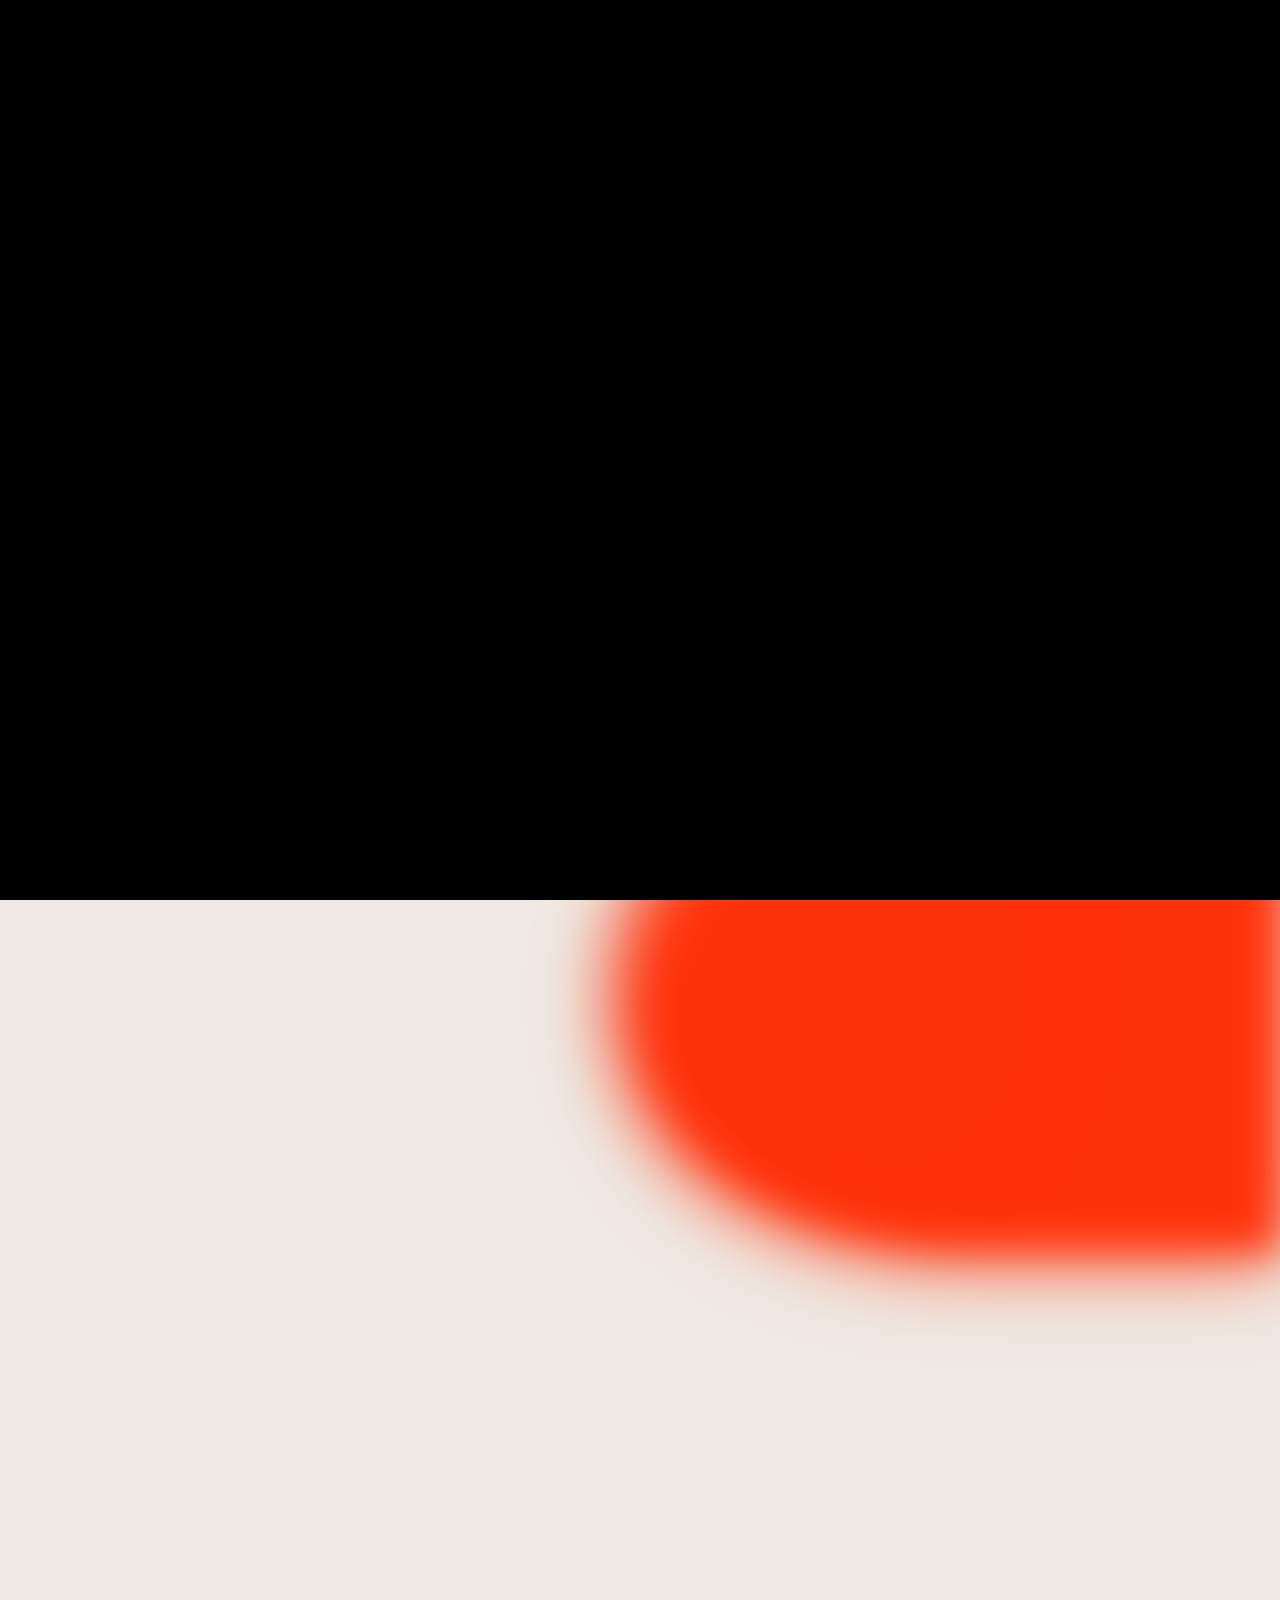
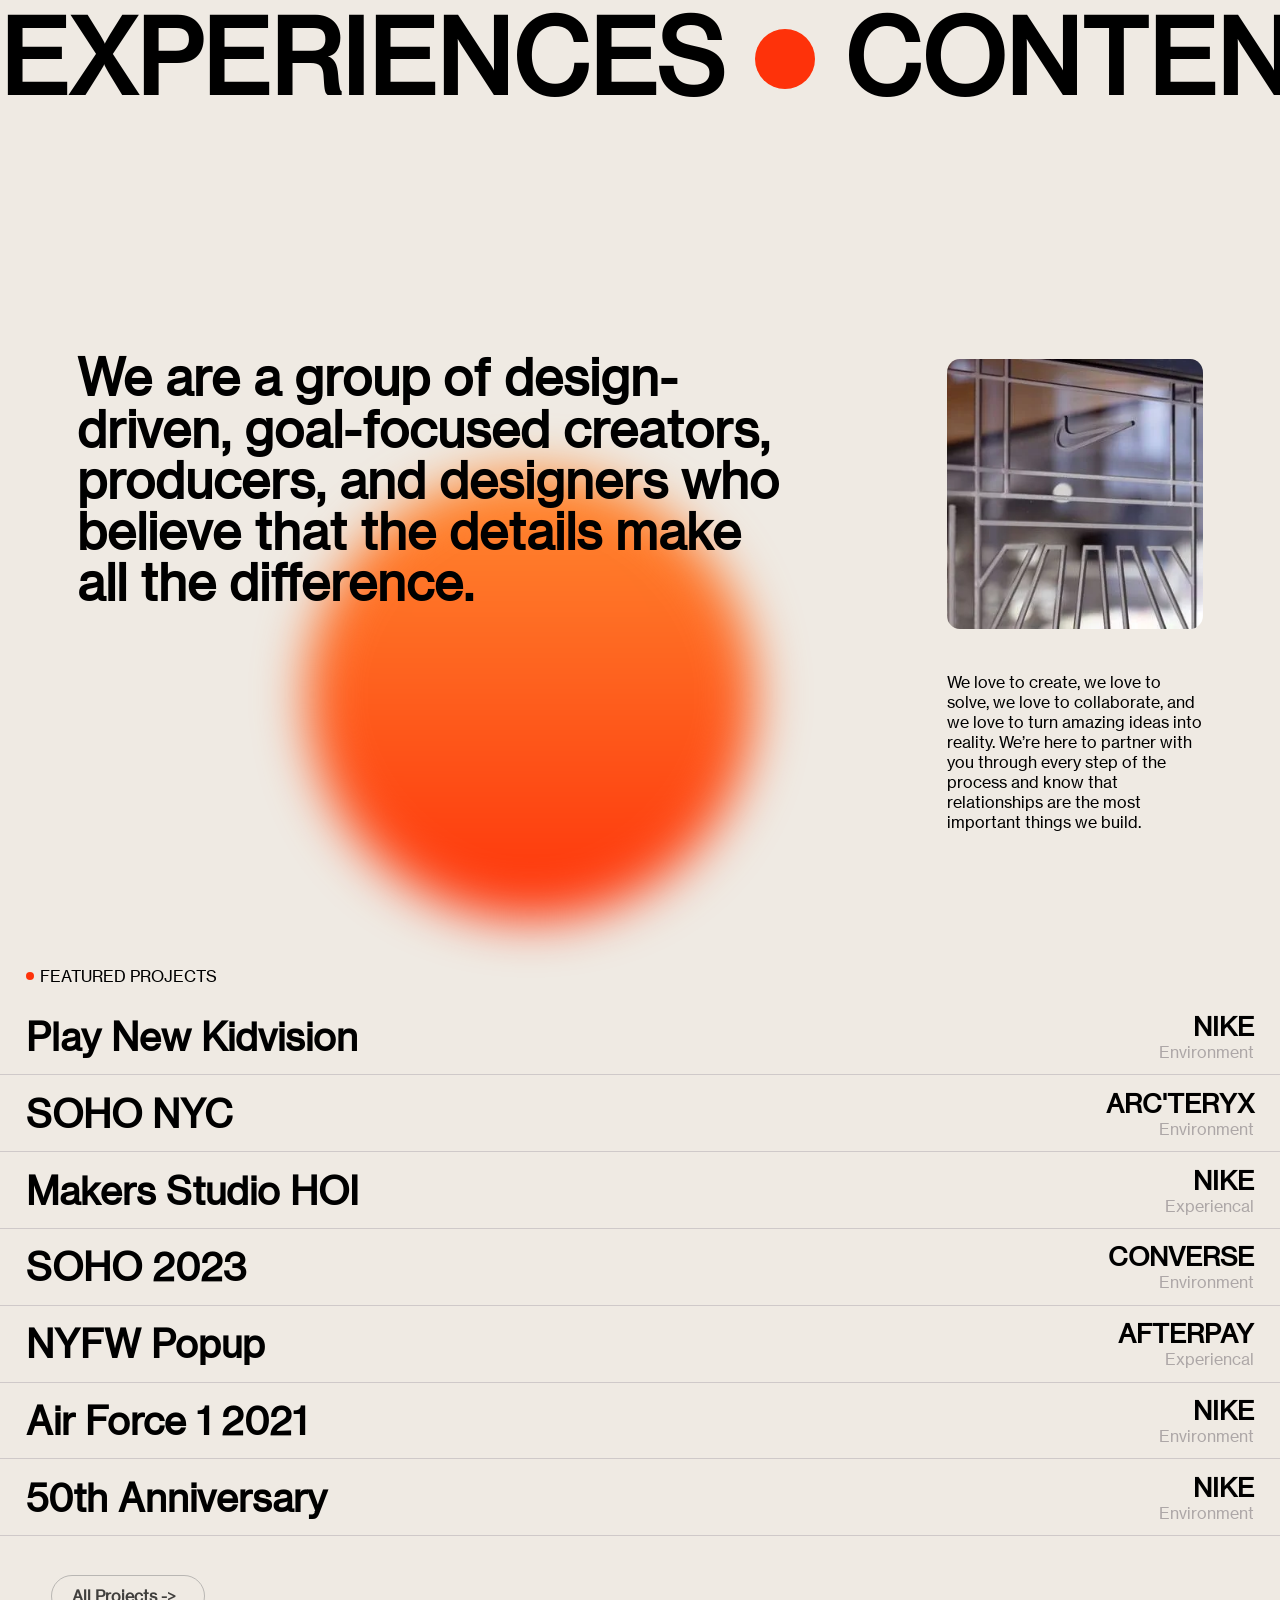
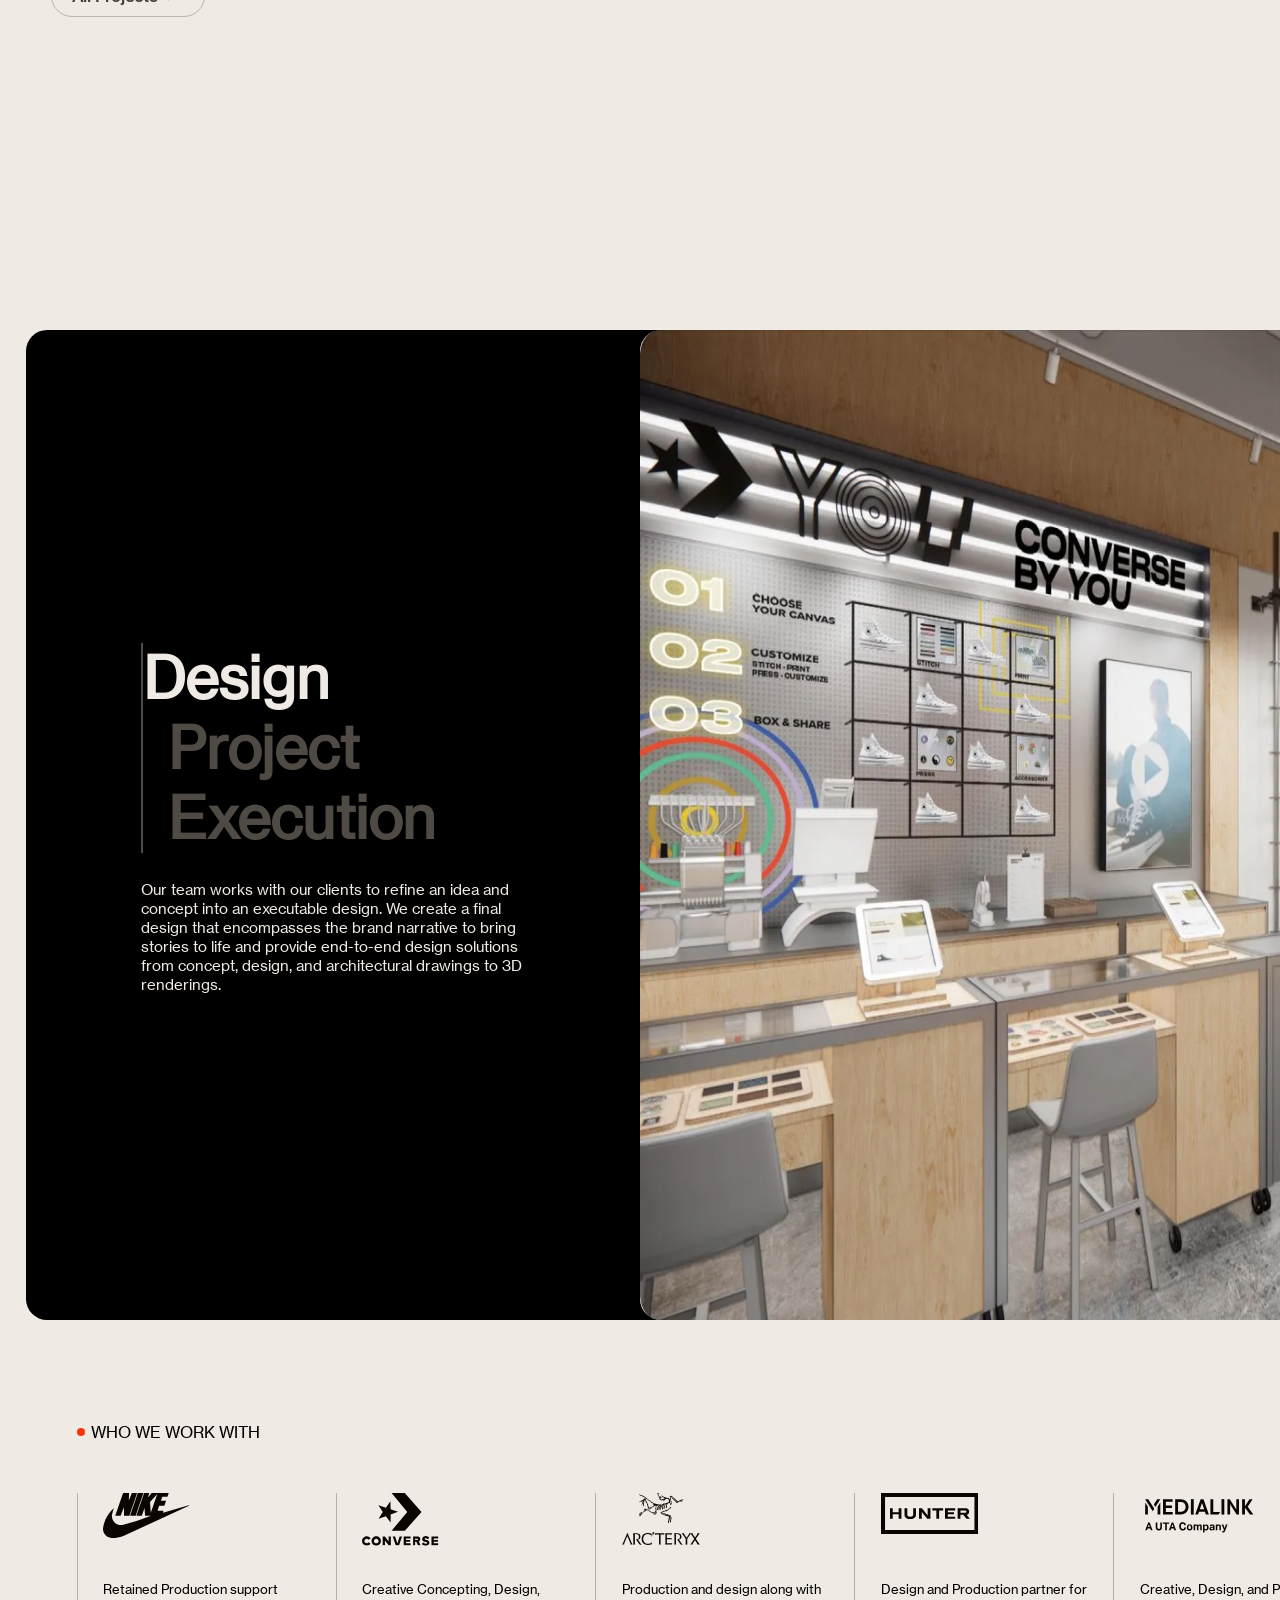
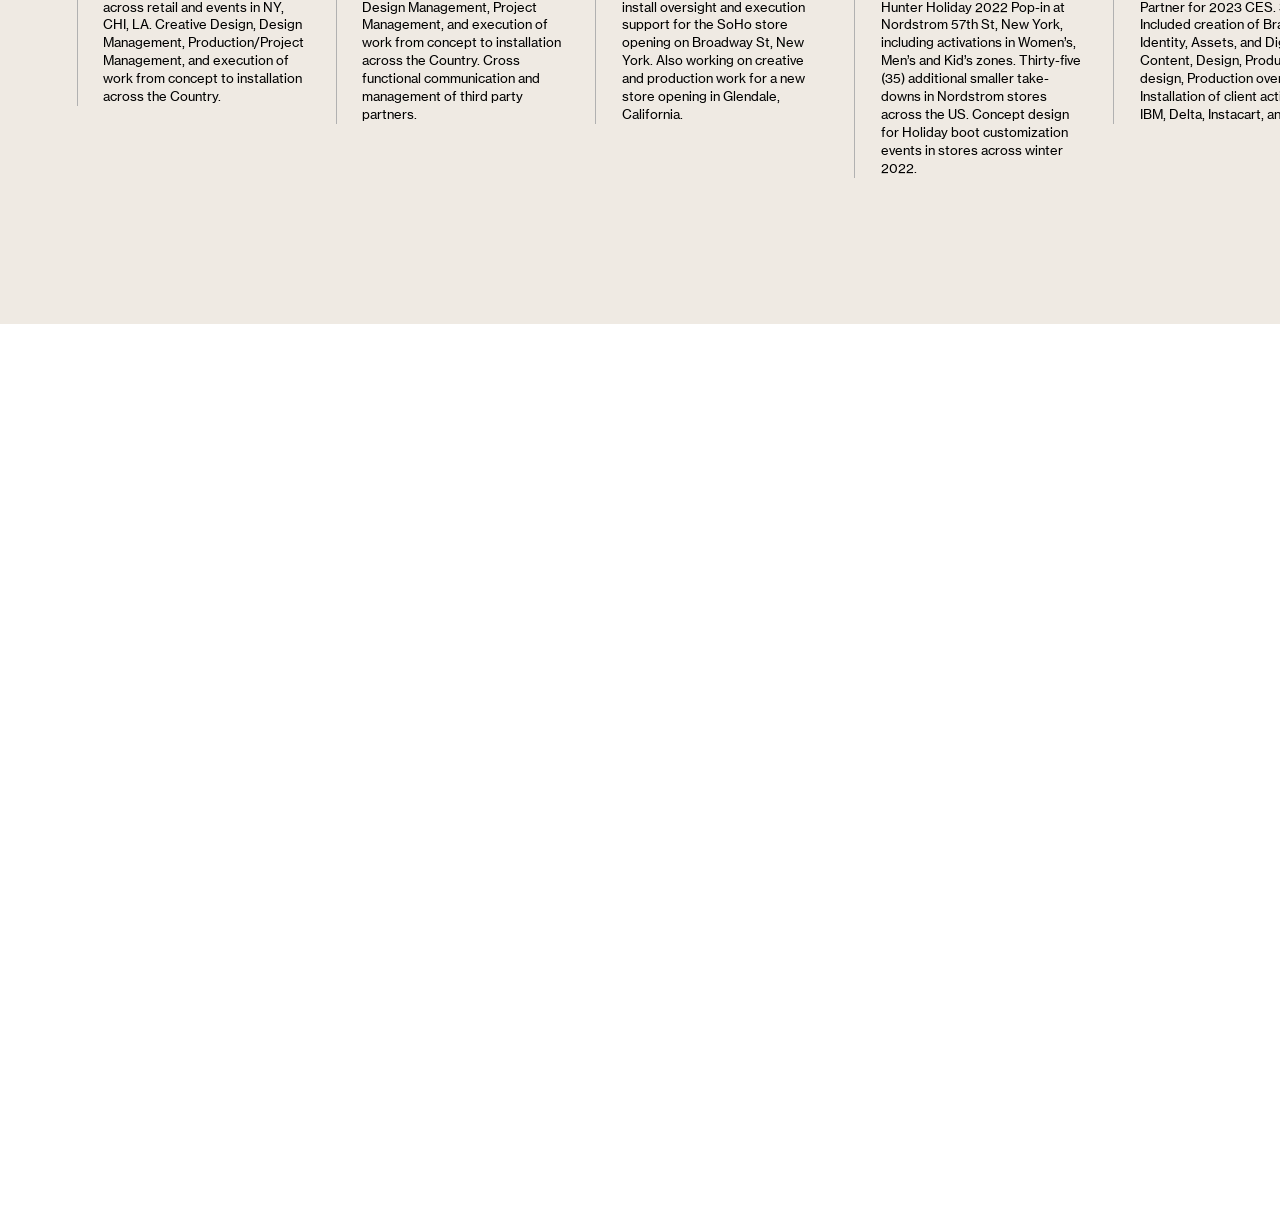
==== index.html @ bedf57a4 "Sundown Studio Website Final Upload" ====
<!DOCTYPE html>
<html lang="en">
<head>
    <meta charset="UTF-8">
    <meta name="viewport" content="width=device-width, initial-scale=1.0">
    <title>Sundown Studio</title>
    <link rel="shortcut icon" href="./icon.png" type="image/x-icon">
    <link rel="stylesheet" href="https://unpkg.com/lenis@latest/dist/lenis.css">
    <link rel="stylesheet" href="https://cdn.jsdelivr.net/npm/swiper@11/swiper-bundle.min.css">
    <link rel="stylesheet" href="style.css">
</head>
<body>
    <div id="loader">
        <h1>ENVIRONMENTS</h1>
        <h1>EXPERIENCES</h1>
        <h1>CONTENT</h1>  
    </div>
    <div id="fixed-image"></div>
    <div id="main">
        <div id="full-scr">
            <div id="gooey"></div>
            <div id="full-div1">
                <h2><a href="#">Work</a></h2>
                <h2><a href="#">Studio</a></h2>
                <h2><a href="#">Contact</a></h2>
            </div>
        </div>
        <div id="page1">
            <nav>
                <img src="https://assets-global.website-files.com/64d3dd9edfb41666c35b15b7/64d3dd9edfb41666c35b15c2_Sundown%20logo.svg">
                <div id="nav-part2">
                    <h4><a href="#">Work</a></h4>
                    <h4><a href="#">Studio</a></h4>
                    <h4><a href="#">Contact</a></h4>
                </div>
                <div id="menu">
                    <h4>Menu</h4>
                </div>
            </nav>
            <div id="center">
                <div id="left">
                    <h3>Sundown is a multi-disciplinary studio focused on creating unique, end-to-end experiences and environments.</h3>
                </div>
                <div id="right">
                    <h1>SPACES <br>
                        THAT<br>
                         INSPIRE</h1>
                </div>
            </div>
            <div id="hero-shape">
                <div id="hero1"></div>
                <div id="hero2"></div>
                <div id="hero3"></div>

            </div>
            <video autoplay loop muted src="./video.mp4"></video> 

        </div>
        <div id="page2">
            <div id="move-text">
                <div class="con">
                    <h1>EXPERIENCES</h1>
                    <div id="gola"></div>

                    <h1>CONTENT</h1>
                     <div id="gola"></div>

                    <h1>ENVIRONMENTS</h1>
                     <div id="gola"></div>

                </div>

                <div class="con">
                    <h1>EXPERIENCES</h1>
                     <div id="gola"></div>

                    <h1>CONTENT</h1>
                     <div id="gola"></div>

                    <h1>ENVIRONMENTS</h1>
                     <div id="gola"></div>

                </div>

                <div class="con">
                    <h1>EXPERIENCES</h1>
                     <div id="gola"></div>

                    <h1>CONTENT</h1>
                     <div id="gola"></div>

                    <h1>ENVIRONMENTS</h1>
                     <div id="gola"></div>

                </div>
            </div>
            <div id="page2-bottom">
                <h1>We are a group of design-<br>driven, goal-focused creators,<br>
                     producers, and designers who<br> believe
                      that the details make<br> all
                       the difference.</h1>
                       <div id="bottom-part2">
                        <img src="./image.webp">
                        <p>We love to create, we love to solve,
                             we love to collaborate, and we love to turn amazing ideas into reality. 
                             We’re here to partner with you through every step of the process and know that relationships
                              are the most important things we build.</p>
                       </div>
                       <div id="big-gola">
                        
                       </div>
            </div>

        </div>
        <div id="page3">

            <div id="sec">
                <div id="gol"></div>
                <p>FEATURED PROJECTS</p>
            </div>
            <div id="elem-container">
                <div  id="elem1"  class="elem" data-image="https://assets-global.website-files.com/64d3dd9edfb41666c35b15d4/64d3dd9edfb41666c35b169f_Copy%2520of%2520211023_NikeCHI_PlayNewKids_Beauty-03-p-1600.webp">
                <div id="overlay"></div>
                <div id="proj">
                    <h2>Play New Kidvision</h2>
                        <div>
                            <h4>NIKE</h4>
                            <p>Environment</p>
                </div>
            </div>
        </div>

        <div class="elem" data-image="https://assets-global.website-files.com/64d3dd9edfb41666c35b15d4/64d3dd9edfb41666c35b163b_Copy-of-IMG_1180.webp">
            <div id="overlay"></div>
                    <div id="proj">
                        <h2>SOHO NYC</h2>
                        <div>
                            <h4>ARC'TERYX</h4>
                            <p>Environment</p>
                        </div>
                    </div>
                </div> 

        <div class="elem" data-image="https://assets-global.website-files.com/64d3dd9edfb41666c35b15d4/64d3dd9edfb41666c35b1733_Nike_HOI_50th_SU22_FL1_5388.webp">
                    <div id="overlay"></div>
                    <div id="proj">
                        <h2>Makers Studio HOI</h2>
                        <div>
                            <h4>NIKE</h4>
                            <p>Experiencal</p>
                        </div>
                    </div>
                 </div>

        <div class="elem" data-image="https://assets-global.website-files.com/64d3dd9edfb41666c35b15d4/64d3dd9edfb41666c35b1733_Nike_HOI_50th_SU22_FL1_5388.webp">
                    <div id="overlay"></div>
                    <div id="proj">
                        <h2>SOHO 2023</h2>
                        <div>
                            <h4>CONVERSE</h4>
                            <p>Environment</p>
                        </div>
                    </div>
                 </div>

        <div class="elem" data-image="https://assets-global.website-files.com/64d3dd9edfb41666c35b15d4/64d3dd9edfb41666c35b1712_AM704009-p-1600.webp">
                    <div id="overlay"></div>
                    <div id="proj">
                        <h2>NYFW Popup</h2>
                        <div>
                            <h4>AFTERPAY</h4>
                            <p>Experiencal</p>
                        </div>
                    </div>
                </div>

        <div class="elem" data-image="https://assets-global.website-files.com/64d3dd9edfb41666c35b15d4/64d3dd9edfb41666c35b16c5_Copy%20of%20Nike_Soho_AMD21_0781_LORES.webp">
                     <div id="overlay"></div>
                    <div id="proj">
                        <h2>Air Force 1 2021</h2>
                        <div>
                            <h4>NIKE</h4>
                            <p>Environment</p>
                        </div>
                    </div>
                 </div>

        <div class="elem" data-image="https://assets-global.website-files.com/64d3dd9edfb41666c35b15d4/64d3dd9edfb41666c35b16f4_Copy%20of%20Nike_Soho_50th_SU22_FL1_6176.webp">
                    <div id="overlay"></div>
                    <div id="proj">
                        <h2>50th Anniversary</h2>
                        <div>
                            <h4>NIKE</h4>
                            <p>Environment</p>
                        </div>
                    </div>
                 </div>
                 <div id="but">
                <div id="navbut">
                    <h4><a href="">All Projects -></a></h4>
                </div>
            </div>
        </div>
        </div>

        <div id="page4">
            <div id="black-box">
                <div id="tab-sec">
                    <div id="tabs">
                        <h2 id="Design" data-img="./page4-1.webp"><a id="design">Design</a></h2>
                        <h2 id="Project" data-img="./page4-2.webp"><a>Project</a></h2>
                        <h2 id="Execution" data-img="./page4-3.webp"><a>Execution</a></h2>
                    </div>
                    <div id="desc">Our team works with our clients to refine an idea and concept into an executable design. We create a final design that encompasses the brand narrative to bring stories to life and provide end-to-end design solutions from concept, design, and architectural drawings to 3D renderings.
                    </div>
                </div>
                <img id="page4-img" src="./page4-img.webp" alt="">
            </div>
             <div id="sec2">
                <div id="gol"></div>
                <p>WHO WE WORK WITH</p>
            </div>
            <div class="swiper mySwiper">
                <div class="swiper-wrapper">
                    <div class="swiper-slide">
                        <img src="./swippernike.svg" alt="">
                        <p>Retained Production support across retail and events in NY, CHI, LA. Creative Design, Design Management, Production/Project Management, and execution of work from concept to installation across the Country.</p>
                    </div>
                    <div class="swiper-slide">
                        <img src="swipperconver.svg" alt="">
                        <p>Creative Concepting, Design, Design Management, Project Management, and execution of work from concept to installation across the Country. Cross functional communication and management of third party partners.</p>
                    </div>
                    <div class="swiper-slide">
                        <img src="swipperarc.svg" alt="">
                        <p>Production and design along with install oversight and execution support for the SoHo store opening on Broadway St, New York. Also working on creative and production work for a new store opening in Glendale, California.</p>
                    </div>
                    <div class="swiper-slide">
                        <img src="swipperhunter.svg" alt="">
                        <p>Design and Production partner for Hunter Holiday 2022 Pop-in at Nordstrom 57th St, New York, including activations in Women’s, Men’s and Kid’s zones. Thirty-five (35) additional smaller take-downs in Nordstrom stores across the US. Concept design for Holiday boot customization events in stores across winter 2022.</p>
                    </div>
                    <div class="swiper-slide">
                        <img src="swippermed.svg" alt="">
                        <p>Creative, Design, and Production Partner for 2023 CES. Scope Included creation of Branding Identity, Assets, and Digital Content, Design, Production design, Production oversight and Installation of client activations for IBM, Delta, Instacart, and more.</p>
                    </div>
                    <div class="swiper-slide">
                        <img src="swipperimg.svg" alt="">
                        <p>Creative, Design, and Production Partner for 2022 NY Fashion Week Pop-Up space. In Partnership with B-Reel scope including creation of Final Design, Design Assets, 3D Renders, Production design, Production/Partner oversight and creation of a two (2) story pop-up for Afterpay’s clients such as Crocs, JD Sports, Container Store, & Revolve.</p>
                    </div>
                </div>
            </div>
        </div>
        
        <div id="page5">

        </div>
        <div id="full-scr">
            <div id="full-div1">
                
            </div>
        </div>

    </div>
 
     <div id="footer">
        <div id="shape1"></div>
        <div id="shape2"></div>
        <div id="footerupper">
            <div>
                <h2>Work</h2>
                <h2>Studio</h2>
                <h2>Contact</h2>
            </div>
            <div id="email">
                <p>Get industry insights and creative inspiration straight to your inbox.</p>
                <h6>Email Address</h6>
            </div>
        </div>
        <div id="footerlower">
            <img src="https://assets-global.website-files.com/64d3dd9edfb41666c35b15b7/64d3dd9edfb41666c35b15c6_Footer%20Logo.svg" alt="">
            
            <div>
                <h5>Copyright © Sundown Studio</h5>
                <h5>Brooklyn, NY</h5>
                <h5>Instagram</h5>
                <h5>LinkedIn</h5>
            </div>
        </div>
    

    <script src="https://unpkg.com/lenis@latest/dist/lenis.min.js"></script>
    <script src="https://cdnjs.cloudflare.com/ajax/libs/gsap/3.13.0/gsap.min.js" integrity="sha512-NcZdtrT77bJr4STcmsGAESr06BYGE8woZdSdEgqnpyqac7sugNO+Tr4bGwGF3MsnEkGKhU2KL2xh6Ec+BqsaHA==" crossorigin="anonymous" referrerpolicy="no-referrer"></script>
    <script src="https://cdnjs.cloudflare.com/ajax/libs/gsap/3.13.0/ScrollTrigger.min.js" integrity="sha512-P2IDYZfqSwjcSjX0BKeNhwRUH8zRPGlgcWl5n6gBLzdi4Y5/0O4zaXrtO4K9TZK6Hn1BenYpKowuCavNandERg==" crossorigin="anonymous" referrerpolicy="no-referrer"></script>
    <script src="https://cdn.jsdelivr.net/npm/swiper@11/swiper-bundle.min.js"></script>
    <script src="studio.js"></script>
    
</body>
</html>
---- style.css ----
@font-face {
    font-family: neu;
    src: url(./NHaasGroteskTXPro-55Rg.ttf);
}

@font-face {
    font-family: neu;
    font-weight: 100;
    src: url(./NHaasGroteskTXPro-65Md.ttf);
}

@font-face {
    font-family: neu;
    font-weight: 200;
    src: url(./NHaasGroteskTXPro-75Bd.ttf);
}

*{
    padding: 0;
    margin: 0;
    box-sizing: border-box;
    font-family:neu;
}

html,body{
    height: 100%;
    width: 100%;

}

#main{
    position: relative;
    z-index: 10;
}
#menu{
    display: none;
}


#page1{
    background-color: #EFEAE3;
   min-height:100vh;
    width: 100%;
    position: relative;
    padding: 0 2vw;
}

nav{
    padding: 2vw 0vw;
    width: 100%;
    display: flex;
    align-items: center;
    justify-content: space-between;
}
#nav-part2{
    display: flex;
    align-items: center;
    justify-content: space-between;
    gap: 1vw;
}

#nav-part2 h4{
    padding: 10px 20px;
    border: 1px solid #8a8a8a89;
    border-radius: 50px;
    font-weight: 600;
    color: #000000bb;
    transition: all ease 0.3s;
    position: relative;
    overflow: hidden;
}

#nav-part2 h4::after{
    content: "";
    position: absolute;
    height: 100%;
    width: 100%;
    background-color: black;
    left: 0;
    bottom: -100%;
    border-radius: 50%;
    transition: all ease 0.3s;

}

#nav-part2 h4:hover::after{
    bottom: 0;
    border-radius: 0;
}

#nav-part2 h4 a{
    color: #000000bb;
    text-decoration: none;
    position: relative;
    z-index: 9;
    font-size: 16px;
}

#nav-part2 h4:hover  a{   
    color: #fff;

}

#center{
    height: 80vh;
    width: 100%;
    display: flex;
    align-items: flex-end;
    justify-content: space-between;
    border-bottom: 1px solid #0000003c;
    padding-bottom: 4vw;
}
#left h3{
    width: 25vw;
    text-align: left;
    font-size: 1.7vw;
    line-height: 2.5vw;
}

#center h1{
    font-size: 10vw;
    text-align: right;
    line-height: 8.5vw;
}

#page1 video{
    position: relative;
    border-radius: 25px;
    width: 100%;
    margin-top: 4vw;
}

#hero-shape{
    position: absolute;
    height: 36vw;
    width: 50vw;
    background-color: #FE320A;
    right: 0;
    top: 88vh;
    border-bottom-left-radius: 50%;
    border-top-left-radius: 50%;
    filter: blur(20px);
 
}

#hero1{
    position: absolute;
    height: 100%;
    width: 100%;
    background-color: #FE320A;
    border-bottom-left-radius: 50%;
    border-top-left-radius: 50%;
    filter: blur(40px);
}

#hero2{
    position: absolute;
    height: 30vw;
    width: 30vw;
    background-color: #FE320A;
    border-radius: 50%;
    filter: blur(40px);
    animation-name: anime2;
    animation-duration: 3s;
    animation-timing-function: linear;
    animation-iteration-count: infinite;
    animation-direction: alternate;
}

#hero3{
    position: absolute;
    height: 30vw;
    width: 30vw;
    background-color: #FE320A;
    border-radius: 50%;
    filter: blur(40px);
    animation-name: anime1;
    animation-duration: 3s;
    animation-timing-function: linear;
    animation-iteration-count: infinite;
    animation-direction: alternate;
}

@keyframes anime1 {
    from{
        transform: translate(10%, -10%);

    }
    to{
        transform: translate(-10%,10%);
    }
    
}

@keyframes anime2 {
    from{
        transform: translate(10%, -10%);

    }
    to{
        transform: translate(30%,20%);
    }
    
}

#page2{
    background-color: #EFEAE3;
    min-height: 100vh;
    width: 100%;
    padding: 8.8vw 0vw;
    position: relative;
}

#move-text{
    overflow-x:auto;
    white-space: nowrap;
    width: 100%;

}
#move-text::-webkit-scrollbar{
    display: none;
}

.con{
    white-space: nowrap;
    display: inline-block;
    animation-name: move;
    animation-duration: 8.5s;
    animation-timing-function: linear;
    animation-iteration-count: infinite;
}

#move-text h1{
    font-size: 8vw;
    display: inline-block;
}

#gola{
    height: 60px;
    width: 60px;
    background-color: #FE320A;
    border-radius: 50%;
    display: inline-block;
    margin: 0.5vw 2vw;
}

@keyframes move {
    from{
        transform: translateX(0);
    }
    to{
        transform: translateX(-100%);
    }
    
}

#page2-bottom{
    height: 80vh;
    padding:4vw 6vw;
    display: flex;
    align-items: center;
    justify-content: space-between;
    gap: 20px;
}

#page2-bottom h1{
    position: relative;
    z-index: 9;
    font-size: 3.9vw;
    width: 70%;
    line-height: 4vw; 

}
#bottom-part2{
    width:20vw;
    padding-top: 18vw;
}

#bottom-part2 img{
    height: 30vh;
    width: 100%;
    border-radius: 5%;
    object-fit: cover;
}

#bottom-part2 p{
    margin-top: 3vw;
    text-align: left;
    width: 100%;
}

#page2 #big-gola{
    height: 35vw;
    width: 35vw;
    position:absolute;
    background:linear-gradient(to top, #FE330A,#ff8a31);
    border-radius: 50%;
    top: 55%;
    left: 24%;
    filter: blur(25px);
    animation-name: big-gola;
    animation-duration: 5s;
    animation-timing-function: ease-in;
    animation-iteration-count: infinite;
    animation-direction: alternate;
}

@keyframes big-gola {
    from{
        transform: translate(10% ,-10%);
    }
    to{
        transform: translate(-10%, 5%);
    }
    
}

#page3{
    min-height: 100vh;
    background-color: #EFEAE3;
}

#sec{
    display: flex;
    gap: 0.5vw;
    padding: 1vw 2vw;
    align-items: center;

}
#gol{
    height: 8px;
    width: 8px;
    border-radius: 50%;
    background-color: #FE330A;
}

#elem-con{
    padding: 1vw 0;
    position: relative;
    z-index: 0;
    cursor: pointer;
}
.elem{
    height: 6vw;
    width: 100%;
    padding: 1vw 0;
    position: relative;
    display: flex;
    align-items: center;
    justify-content: space-between;
    border-bottom: 1px solid rgb(207, 201, 201);
    overflow: hidden;

}

.elem:hover #overlay{
    top: 0%;
}
#overlay{
    position: absolute;
    height: 100%;
    width: 100%;
    top: -100%;
    background-color: #FF9831;
    transition: all ease 0.2s;
}

#proj{
    height: 100%;
    width: 100%;
    display: flex;
    align-items: center;
    justify-content: space-between;
    padding: 0 2vw;
}
#proj h2{
    position: relative;
    z-index: 10;
    font-weight: bolder;
    font-size: 3vw;
}
#proj div{
    text-align: right;
    position: relative;
    z-index: 10;
}
#proj div h4{
    font-size: 2vw;
}
#proj div p{
    color: rgb(173, 167, 167);
}
.elem:hover #proj div p{
    color: #B36B22;
}

#fixed-image{
    height: 30vw;
    width: 25vw;
    background-size: cover;
    background-position: center;
    position: fixed;
    z-index: 999;
    border-radius: 20px;
    top: 0;
    left: 0;
    display: none;
    pointer-events: none;
    
}
#but{
    padding: 3vw 4vw;
    width: 20vw;
}
#navbut h4{
    padding: 10px 20px;
    border: 1px solid #8a8a8a89;
    border-radius: 30px;
    font-weight: 600;
    color: black;
    transition: all ease 0.3s;
    position: relative;
    overflow: hidden;
}
#navbut h4::after{
    content: "";
    position: absolute;
    height: 100%;
    width: 100%;
    background-color: black;
    left: 0;
    bottom: -100%;
    border-radius: 50%;
    transition: all ease 0.3s;

}
#navbut h4:hover::after{
    bottom: 0;
    border-radius: 0;
}

#navbut h4 a{
    color: #000000bb;
    text-decoration: none;
    position: relative;
    z-index: 9;
    font-size: 16px;
}

#navbut h4:hover  a{   
    color: #fff;

}

#page4{
    min-height: 150vh;
    max-width: 100vw;
    overflow: hidden;
    background-color: #EFEAE3;
    padding: 6vw 0;

}

#black-box{
    height: 110vh;
    margin: 0vw 2vw;
    background-color: black;
    border-radius: 21px;
    display: flex;
    align-items: center;
}

#black-box img{
    width: 60%;
    height: 100%;
    background-size: cover;
    border-radius: 21px;
}

#tab-sec h2{
    font-family: sun-mediu;
    font-size: 4.5vw;
    font-weight: bolder;
    position: relative;
    cursor: pointer;
    color: #504A45;
}

#tabs{
    position: relative;
    border-left: 2px solid #504A45;
    padding-left: 2vw;
}

#tabs h2 a{
    position: relative;
    text-decoration: none;
}

#Design{
    right: 2vw;
}
#design{
    color: #EFEAE3;
}

#black-box #tab-sec{
    color: #EFEAE3;
    display: flex;
    flex-direction: column;
    padding: 0 9vw;
    gap: 14px;

}

 #desc{
    padding: 1vw 0;
    font-size: 1.2vw;
    width: 30vw;
}

#sec2{
    display: flex;
    gap: 0.5vw;
    padding: 8vw 6vw 0;
    align-items: center;
}

.swiper{
    height: auto;
    width: 100%;
    padding: 4vw 6vw;
    overflow: hidden;
    position: relative;
}
.swiper-slide {
    width: 23%;
    height: 100%;
    display: flex;
    padding: 0 2vw;
    flex-direction: column;
    flex-shrink: 0;
    border-left: 1px solid #b1b1b1;
}
.swiper-slide img {
    width: 130px;
    margin-bottom: 2rem;
}
.swiper-slide p{
    font-size: 1vw;
    line-height: 1.4;
}

#page5 {
    height: 100vh;
    width: 100%;
}

#full-scr {
    height: 100vh;
    width: 100%;
    background-color: #00000070;
    position: fixed;
    z-index: 99;
    top: -100%;
    transition: all ease 0.5s;
}

#full-div1 {
    height: 50%;
    width: 100%;
    background-color: #EFEAE3;
    border-bottom-left-radius: 20px;
    border-bottom-right-radius: 20px;

}


#footer {
    position: fixed;
    height: 130vh;
    width: 100%;
    background-color: #000;
    color: #fff;
    z-index: 9;
    bottom: 0;
    display: flex;
    justify-content: flex-end;
    flex-direction: column;
    padding: 1vw 3vw;
}
#shape1{
    height: 35vw;
    width: 60vw;
    background-color: #FE320A;
    position:absolute;
    top: -10%;
    left: -10%;
    filter: blur(40px);
    border-bottom-right-radius: 50%;
    border-bottom-left-radius: 30%;
    animation: shapeAnime 5s linear infinite alternate;
}
#shape2{
    height: 40vw;
    width: 65vw;
    background-color: #FE320A;
    position:absolute;
    top: -15%;
    right: -10%;
    filter: blur(50px);
    border-bottom-right-radius: 50%;
    border-bottom-left-radius: 20%;
    animation: shapeAnime2 7s linear infinite alternate;

}

@keyframes shapeAnime {
    from{
        transform: translate(0,0) skew(0) scale(1);
    }
    to{
        transform: translate(-10%,10%) skew(-10deg) scale(1.1);
    }
    
}

@keyframes shapeAnime2 {
    from{
        transform: translate(0,0) rotate(0);
    }
    to{
        transform: translate(-10%,-10%) rotate(30deg);
    }
    
}

#footerupper{
    display: flex;
    justify-content: space-between;
    align-items: flex-start;
    padding: 2vw 5vw;
    z-index: 9;
}

#footerupper h2{
    font-size: 2vw;
    opacity: 0.8;
}
#email p{
    font-size: 1.2vw;
    width: 20vw;
    margin-bottom: 2.2vw;
    opacity: 0.8;
}
#email h6{
     font-size: 1.5vw;
     font-weight: 100;
     padding-bottom: 2.5vh;
     border-bottom: 1px solid #504A45;
     color: #504A45;
}

#footerlower{
    width: 100%;
    padding-top: 2vw;
    margin-top: 5vw;
}

#footerlower img{
    border-bottom:1px solid #555;
    width: 100%;
    filter: invert(0);
    padding-bottom:2vw;  
}

#footerlower div {
        padding: 0vw 0vw;
        display: flex;
        flex-wrap: wrap;
        gap: 1vh;
        align-items: center;
        justify-content: space-between;
        margin-top: 1vw;
        opacity: 0.5;
}




    @media (max-width : 600px) {

    #page1{
        min-height: 100vh;
        max-width: 100vw;
        overflow: hidden;
        height: 100%;
        padding: 2vw 2vw;
        background-color: #EFEAE3;
    }
    #full-scr{
        height: 80vh;
        width: 100%;
        background-color: #f5f2f2;
        position: fixed;
        top: -100%;
        transition: all ease 0.8s;
        overflow: hidden;
        z-index: 999;
        display: flex;
        flex-direction: column;
        border-bottom-left-radius: 30px;
        border-bottom-right-radius: 30px;
    }
    
    #full-div1{
        height: 60%;
        width: 100%;
        position: relative;
        background-color:transparent;
        border-bottom-left-radius: 20px;
        border-bottom-right-radius: 20px;
        padding: 3vw 15vw;
        display: flex;
        align-items: flex-end;
        justify-content: flex-end;
        flex-direction: column;
        z-index: 999;
    }
    #full-div1 h2 a{
        text-decoration: none;
        color: #000;
        font-size: 4vw;
        text-transform: uppercase;
        line-height: 12vw;
        margin-bottom: 2vh;
        display: block;
    }
    #gooey{
        position: absolute;
        height: 65vw;
        width: 65vw;
        background:linear-gradient(to top right, #ff2d03, #ff5e0b);
        border-radius: 50%;
        filter: blur(45px);
        top: -10%;
        right: -8%;
        z-index: 1;
        display: block;
        opacity: 1;
        animation-name: gooey;
        animation-duration: 3s;
        animation-iteration-count: infinite;
        animation-direction: alternate;
        animation-timing-function: ease-in-out;
    
    }
    @keyframes gooey {
        from{
            filter: blur(25px);
            transform: translate(-10%, -10%) skew(0);
        }
        to{
            filter: blur(35px);
            transform: translate(10% , 10%)skew(-10deg);
        }
        
    }
    #menu{
        display: block;
        padding: 2vw 5vw;
        border: 1px solid #ababab;
        border-radius: 50px;
    }
    #menu h4{
        font-size: 4vw;
        font-weight: 300;
    }
    #nav-part2{
        display: none;
    }
    

    #center{
        display: flex;
        width: 100%;
        height: auto;
        align-items: flex-end;
        justify-content: flex-end;
        flex-direction: column-reverse;
        border-bottom: 1px solid #BFBBB6;
        padding: 10vw 4vw;
       
    }
    #left h3{
        width: 50%;
        font-size: 2.8vw;
        line-height: 3.3vw;
        text-align: left;
        margin-top: 5vh;
        font-weight: 700;
    }
    #right{
        padding-right: 2vw;
        padding-top: 25vh;
    }
    #right h1{
        text-align: right;
        line-height: 8vw;
        font-size: 9vw;
        padding-top: 10vh;
    }
    #hero-shape{
        width: 45vw;
        height: 50vw;
        position: absolute;
        right: 0;
        top: 90vh;
    }
    #page1 video{
        margin-top: 6vh;
        width: 100%;
        object-fit: cover;
        object-position: center;
        height: 60vh;
        border-radius: 12px;
        position: relative;
    }
    #gola{
        height: 4vw;
        width: 4vw;
        border-radius: 50%;
        background-color: #FE330A;
        display: inline-block;
        margin: 0.5vw 2vw;
        
    }


    #page2{
        min-height: 100vh;
        width: 100%;
        display: flex;
        flex-direction: column;
        padding: 10vh 0;
        
    }
    #page2-bottom{
        display: flex;
        align-items: flex-start;
        justify-content: space-between;
        flex-direction: row;
        padding: 35vw 6vw;
    
    }

    #page2-bottom h1{
        font-size: 3.5vw;
        z-index: 9;
        position: relative;
        font-weight: 700;
        letter-spacing: normal;
        line-height: 4vh;
    }
    #bottom-part2{
        position: relative;
        top: -25vh;

    }
    #bottom-part2 img{
        width: 100%;
        height: 50%;
        border-radius: 15px;
        margin-bottom: 1vh;
    }
    #bottom-part2 p{
        font-size: 2vw;
        
    }
    

    #page3{
        min-height: 100vh;
        width: 100%;
        padding: 15vw 0;
    }
    #page3 #sec{
        margin-bottom: 5vh;
    }
     #but{
        width: 33%;
        padding-top: 6vw;

    }

    #page4{
        width: 100%;
        min-height: 100vh;
        padding: 2vw;
    }
    #black-box{
        width: 100%;
        height: 100vh;
        margin: 0 auto;
        background-color: black;
        border-radius: 15px;
        display: flex;
        flex-direction: row;
        justify-content: space-between;
        overflow: hidden;

    }

    #black-box img{
        width: 100%;
        height: 100vh;
        object-fit: cover;
        object-position: center;
        border-radius: 15px;
    }
    #tab-sec h2{
        font-family: sun-mediu;
        font-size: 4vw;
        font-weight: bolder;
    }
    #tabs{
        border-left: 3px solid #504A45;
        padding-left: 3vw;
    }
    #tabs h2 a{
        text-decoration: none;
    }
    #black-box #tab-sec{
        width: 100%;
        color: #EFEAE3;
        display: flex;
        flex-direction: column;
        padding: 4vh 7vw;
        gap: 4vh;
    }

    #desc{
        width: 80%;
        font-size: 2vw;
    }
    #sec2{
        display: flex;
        gap: 0.5vw;
        padding: 8vw 4vw 0;
        align-items: center;
    }
    .swiper {
        min-height: 28vh;
        padding: 7vh 4vw;
    }
    
    .swiper-slide img {
        display: inline-block;
        position: relative;
        object-fit: cover;
        width: 100%;
    }
    
    .swiper-slide p {
        width: 100%;
        color: #2a2929f4;
        font-size: 2vh;
    }
    
    .swiper-slide {
        width: 48%;
        padding-left: 8vw;
        padding-top: 2vh;
    }


    #page5 {
        height: 85vh;
        width: 100%;
    }
    #footer{
        position: fixed;
        height: 85vh;
        width: 100%;
        background-color: black;
        color: #EFEAE3;
        bottom: 0%;
        z-index: -1;
        display: flex;
        flex-direction: column;
        justify-content: space-between;
        padding: 10vw 2vw;
    }
    #footerupper{
        display: flex;
        flex-direction: row;
        align-items: flex-start;
        gap: 18vh;
        width: 100%;
    }
    #footerupper h2 {
        font-size: 3.8vh;
        line-height: 10vw;
        margin: 0;
    }

     #footerupper #email {
        gap: 6vh;
        width: 100%;
    }
    #footerupper  p{
        font-size: 2.8vw;
        width: 100%;
        line-height: 4vw;

    }
    #email h6 {
        font-size: 3vh;
        font-weight: 200;
        padding-bottom: 1vh;
        border-bottom: 1px solid #504A45;
        color: #504A45;
    }
    #footerlower{
        top: 30%;
    }
    #footerlower img{
        padding-bottom: 2vh;
        margin-bottom: 2vh;
    }
    #footerlower div {
        display: flex;
        flex-wrap: wrap;
        gap: 1vh;
        align-items: center;
        justify-content: space-between;
        font-size: 2.8vw;
        opacity: 1;
    }
    #footer #shape1 {
        top: -5%;
        left: -2%;
        width: 70%;
        height: 40%;
        filter: blur(30px);
    }
    #footer #shape2{
        height: 70%;
        width: 70%;
    }
    @keyframes shape1 {
        from{
            transform: rotate(-50deg);
        }
        to{
            transform: rotate(-80deg);
        }
    }
    @keyframes shape2 {
        from{
            transform: rotate(-80deg);
        }
        to{
            transform: rotate(-40deg);
        }
    }

}


#loader{
    height: 100vh;
    width: 100%;
    background-color: #000;
    position: fixed;
    z-index: 999;
    top: 0;
    transition: all ease 0.5s;
    display: flex;
    align-items: center;
    justify-content: center;
    
}

#loader h1{
    font-size: 6vw;
    color:transparent;
    background: linear-gradient(to right,orange,orangered);
    -webkit-background-clip: text;
    position: absolute;
    opacity: 0;
    animation-name: load;
    animation-duration: 1s;
    animation-delay: 1s;
    animation-timing-function: linear;
}
#loader h1:nth-child(2){
    animation-delay: 2s;
}
#loader h1:nth-child(3){
    animation-delay: 3s;
}

@keyframes load {

    0%{
        opacity: 0;
    }
    10%{
        opacity: 1;
    }
    90%{
        opacity: 1;
    }
    100%{
        opacity: 0;
    }
    
}

@media(max-width:600px){
 #loader h1{
    font-size: 6vw;
}

}
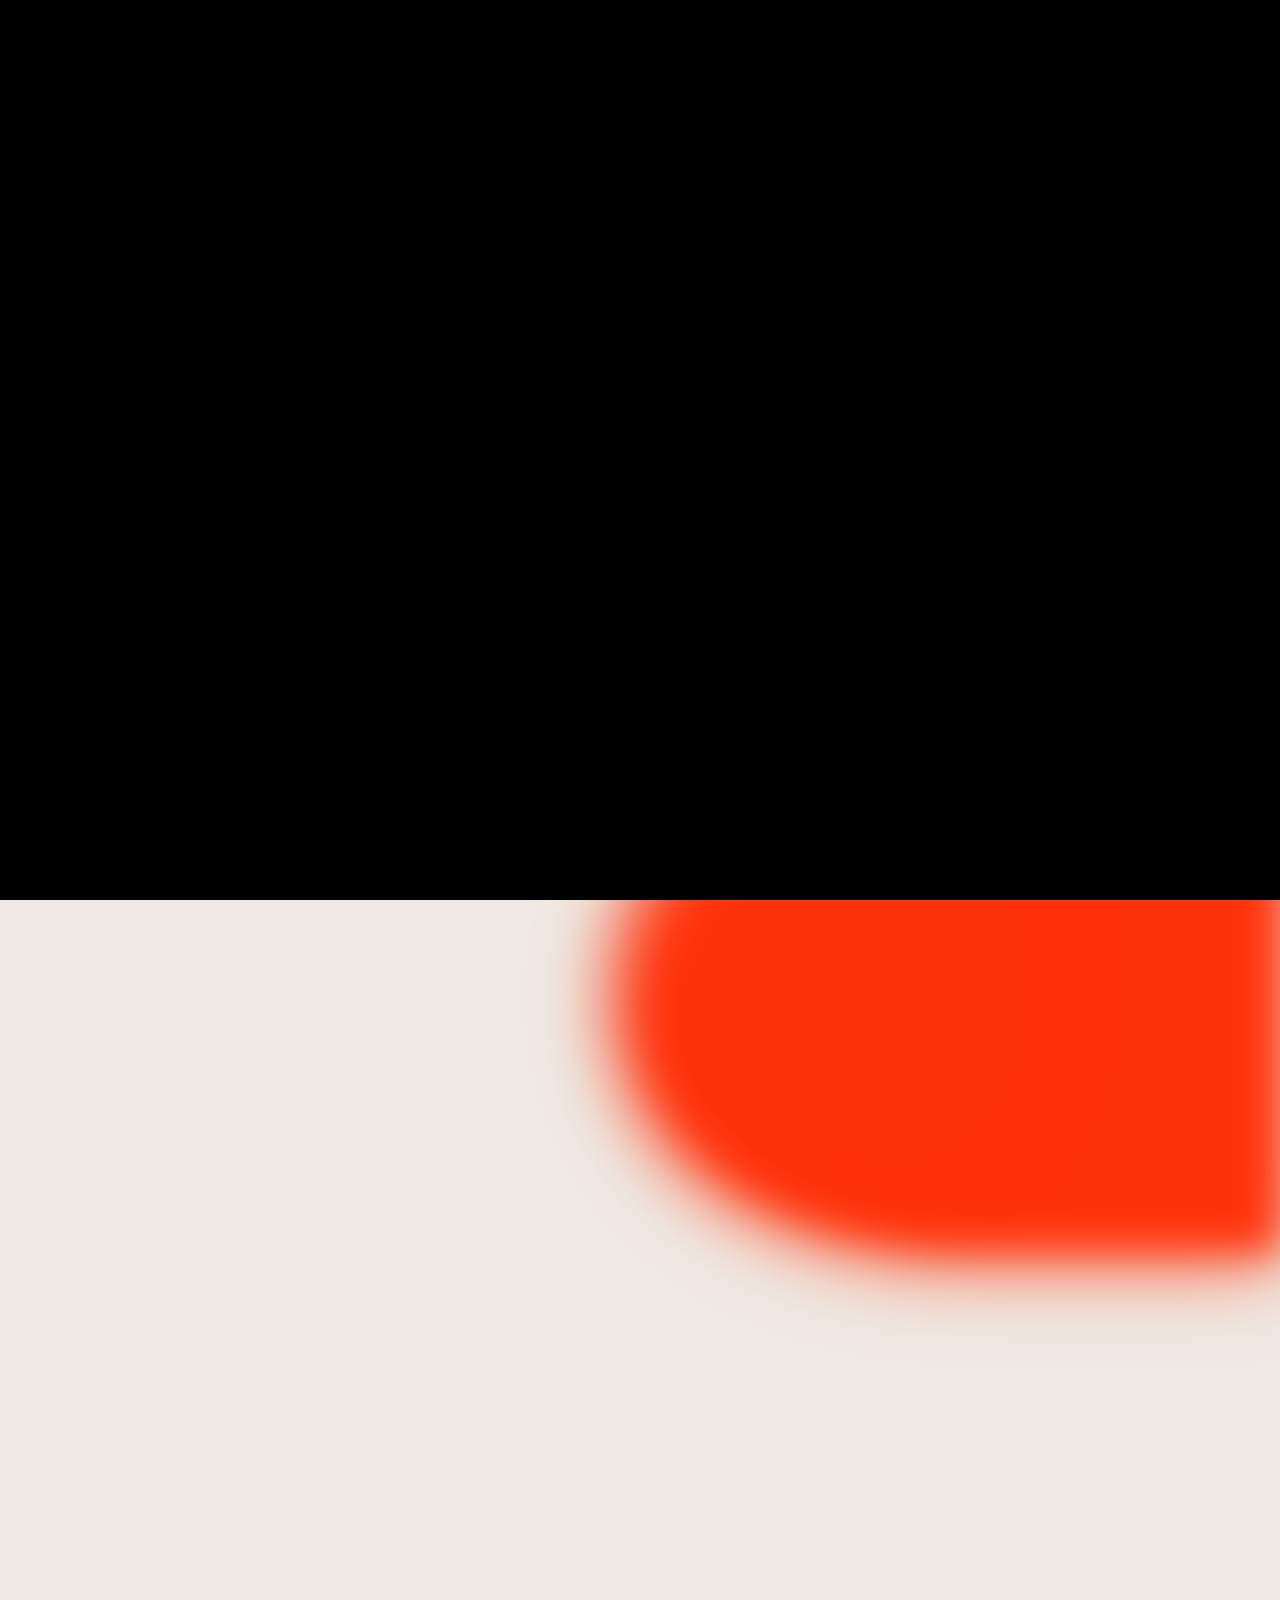
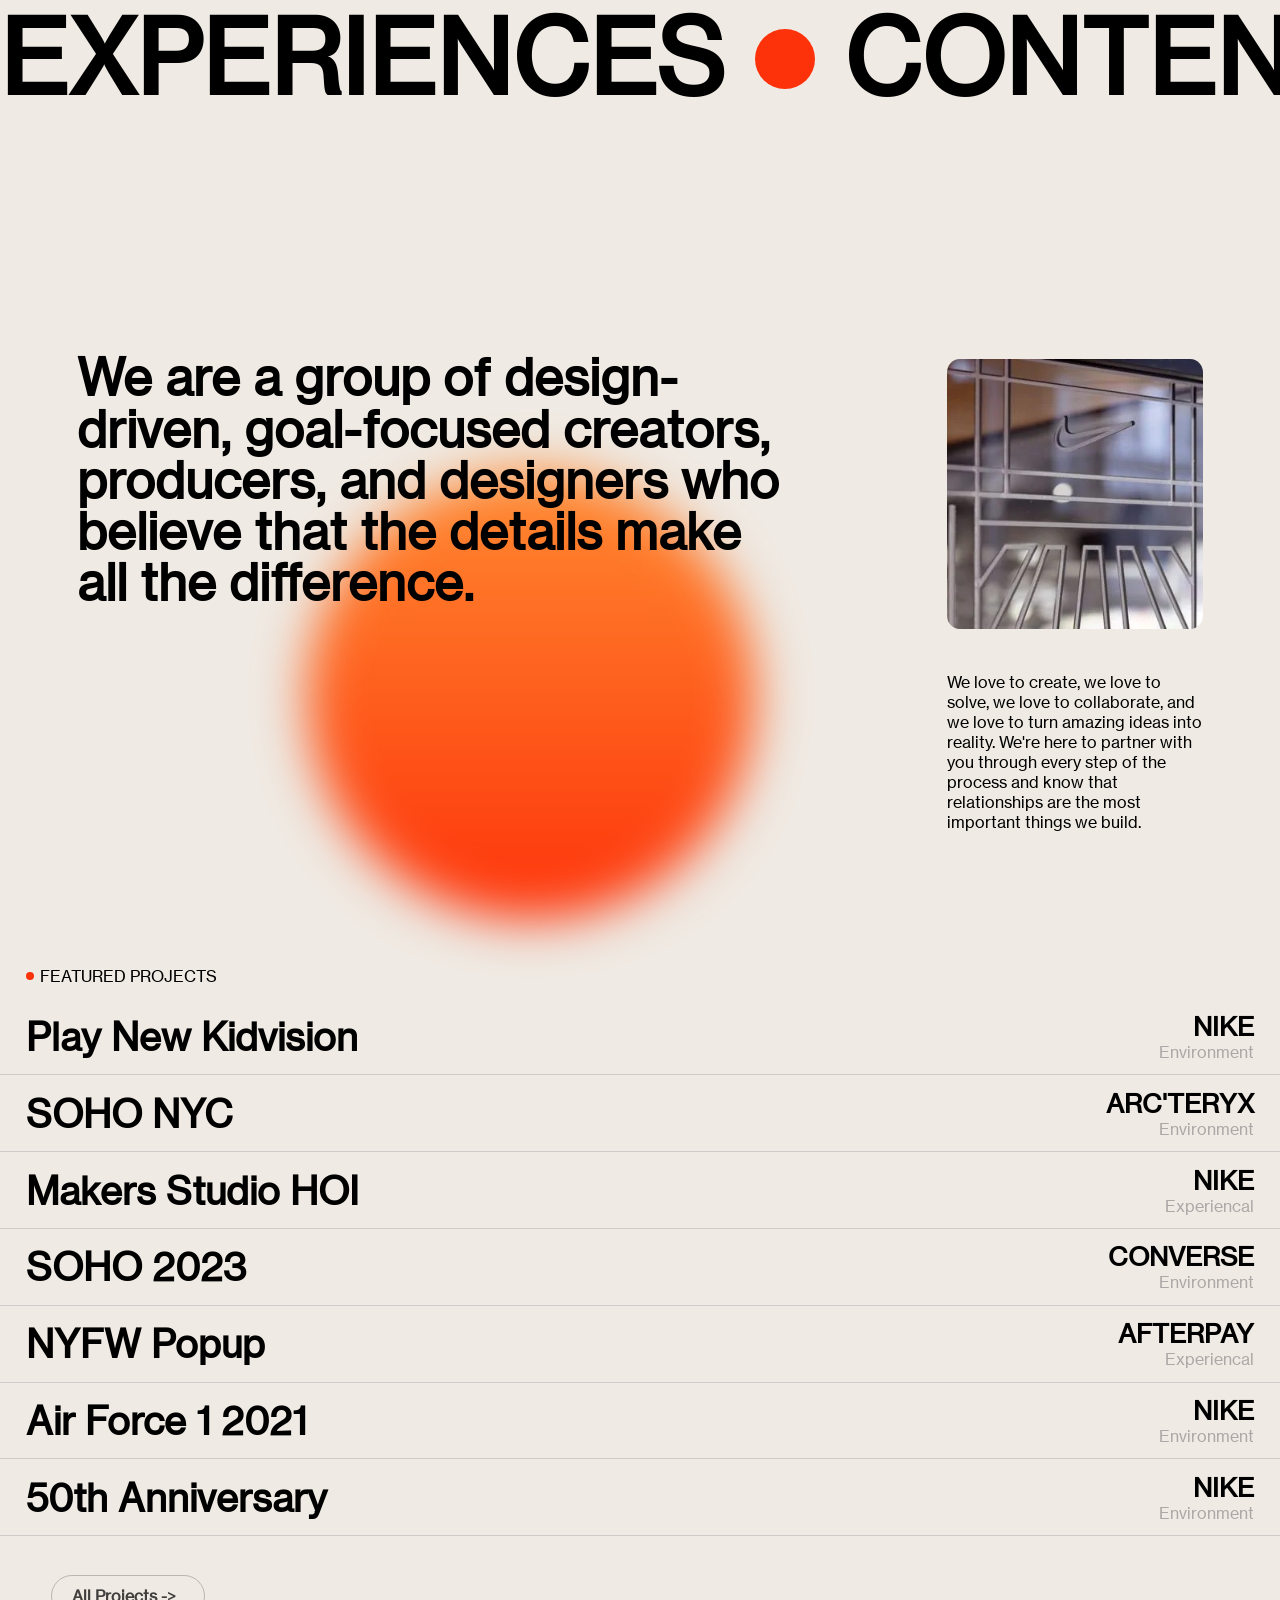
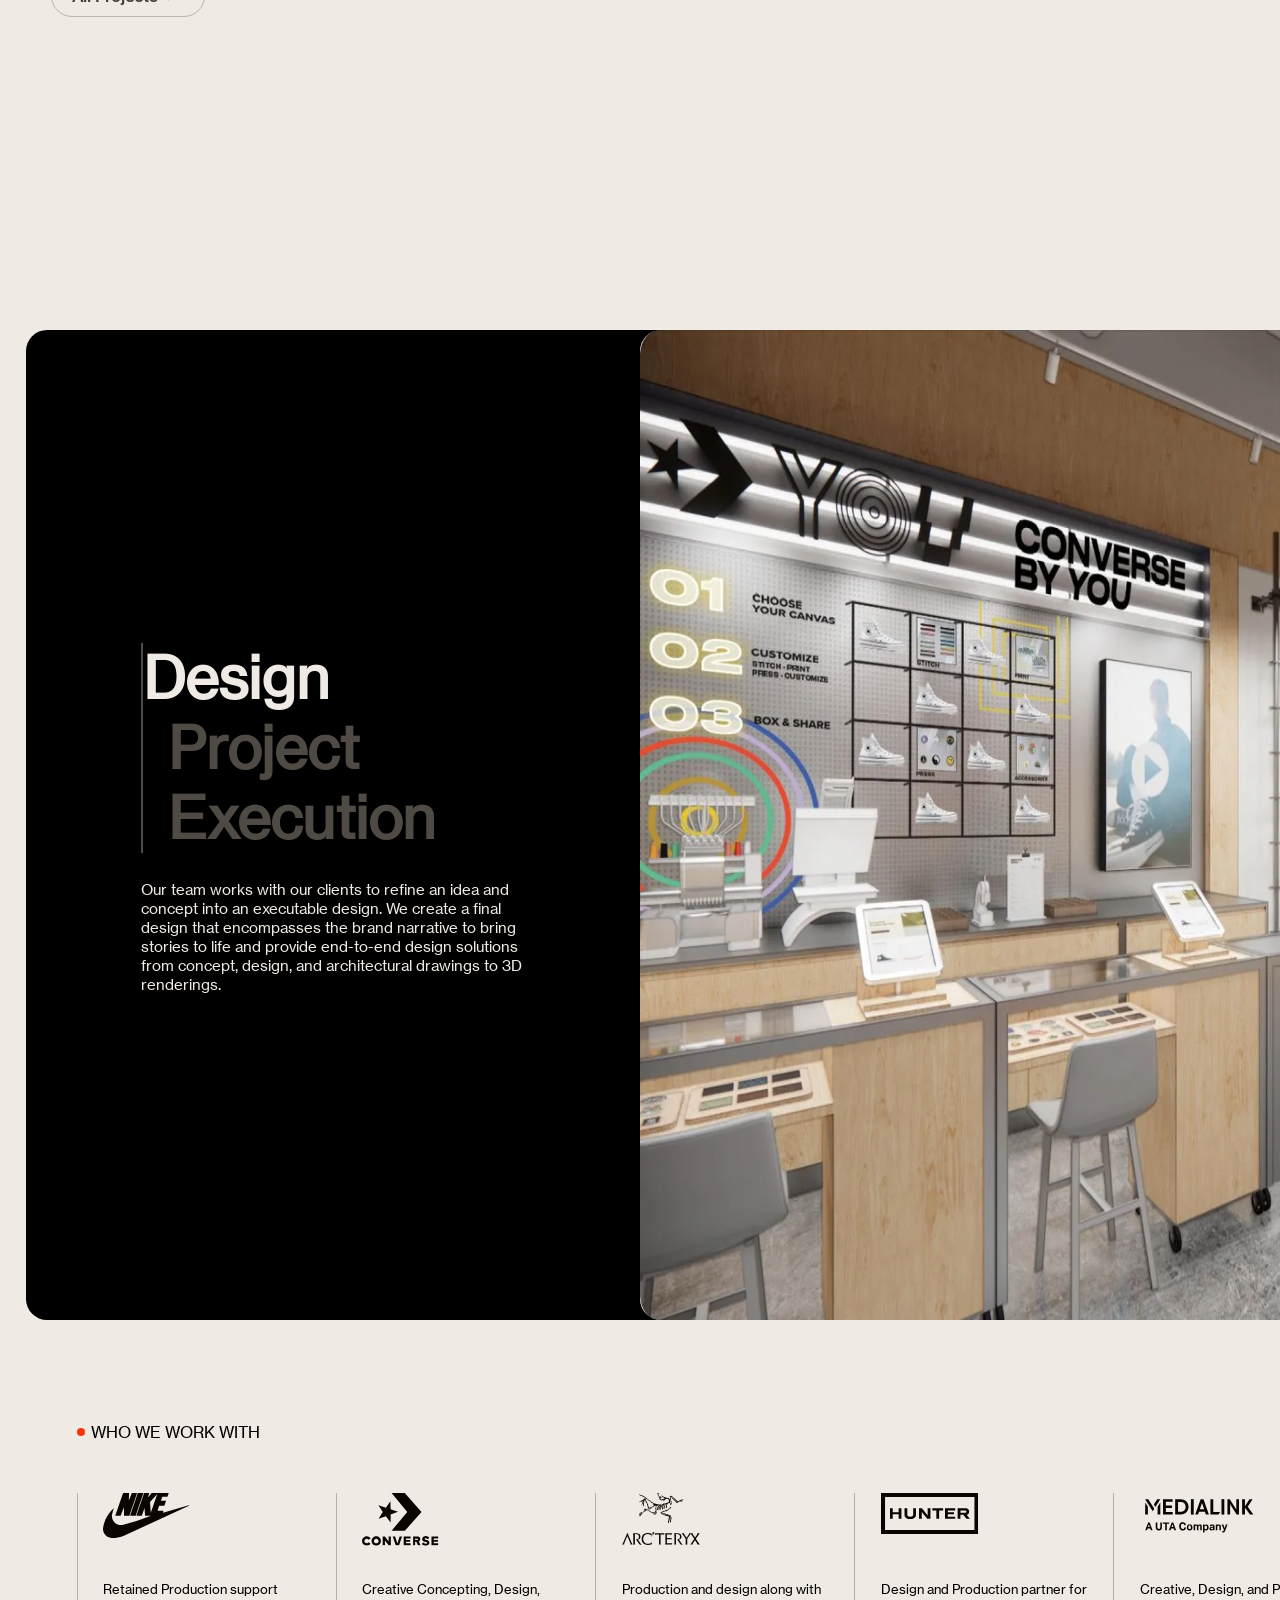
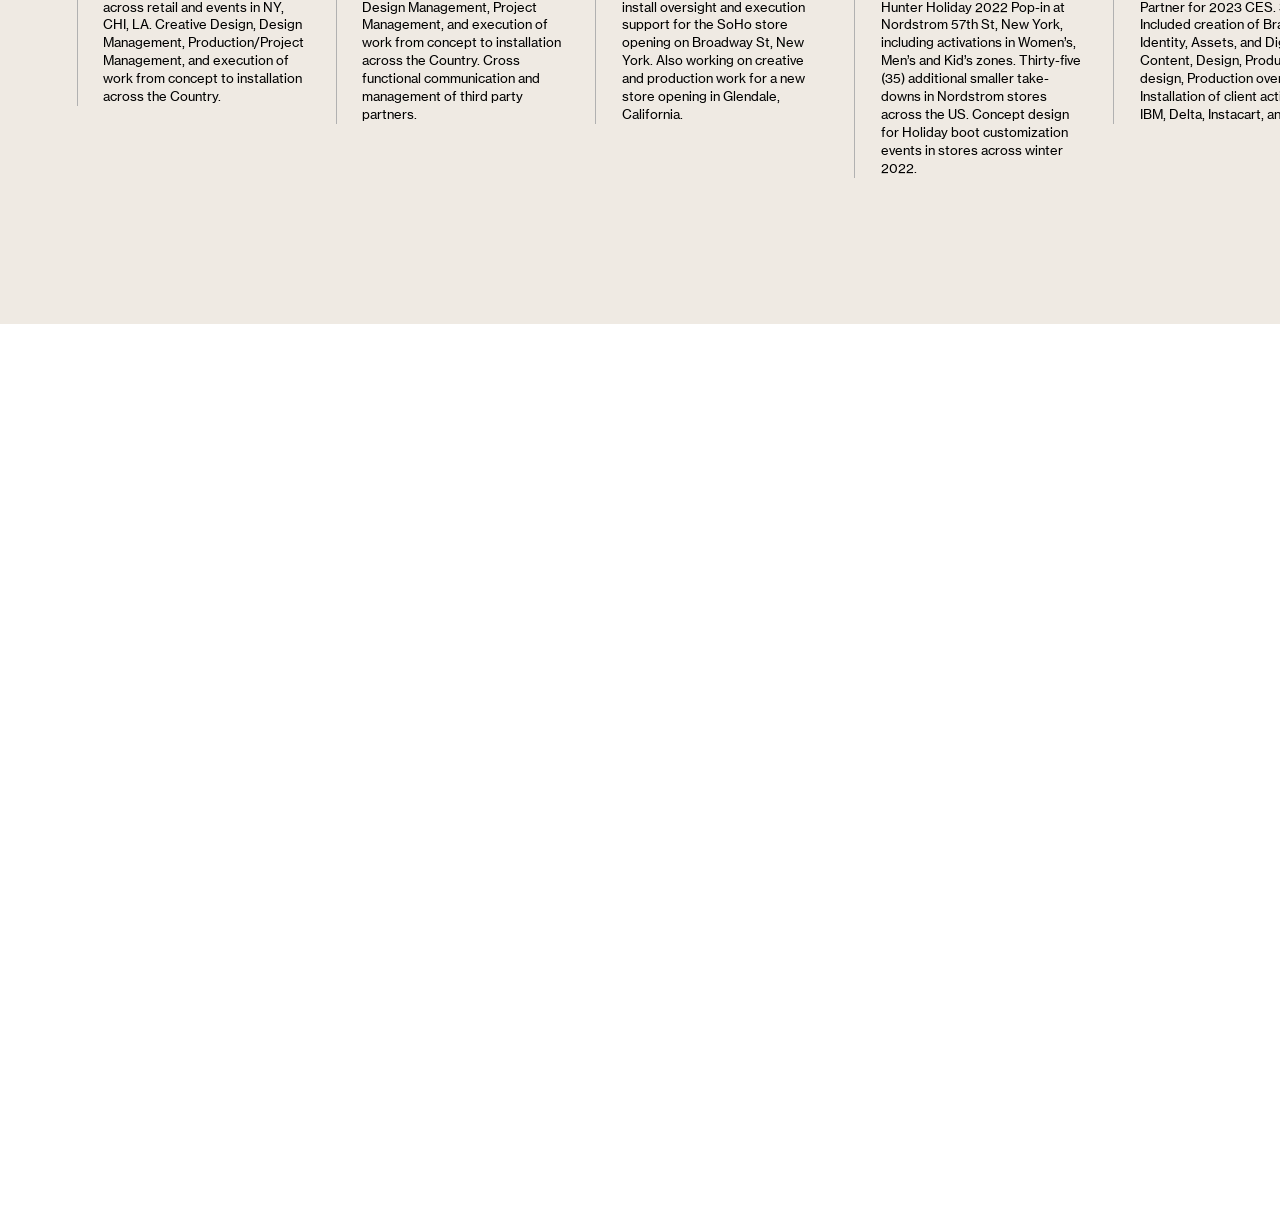
==== commit cfe515f5: "Add files via upload" ====
--- a/index.html
+++ b/index.html
@@ -1,297 +1,293 @@
-<!DOCTYPE html>
-<html lang="en">
-<head>
-    <meta charset="UTF-8">
-    <meta name="viewport" content="width=device-width, initial-scale=1.0">
-    <title>Sundown Studio</title>
-    <link rel="shortcut icon" href="./icon.png" type="image/x-icon">
-    <link rel="stylesheet" href="https://unpkg.com/lenis@latest/dist/lenis.css">
-    <link rel="stylesheet" href="https://cdn.jsdelivr.net/npm/swiper@11/swiper-bundle.min.css">
-    <link rel="stylesheet" href="style.css">
-</head>
-<body>
-    <div id="loader">
-        <h1>ENVIRONMENTS</h1>
-        <h1>EXPERIENCES</h1>
-        <h1>CONTENT</h1>  
-    </div>
-    <div id="fixed-image"></div>
-    <div id="main">
-        <div id="full-scr">
-            <div id="gooey"></div>
-            <div id="full-div1">
-                <h2><a href="#">Work</a></h2>
-                <h2><a href="#">Studio</a></h2>
-                <h2><a href="#">Contact</a></h2>
-            </div>
-        </div>
-        <div id="page1">
-            <nav>
-                <img src="https://assets-global.website-files.com/64d3dd9edfb41666c35b15b7/64d3dd9edfb41666c35b15c2_Sundown%20logo.svg">
-                <div id="nav-part2">
-                    <h4><a href="#">Work</a></h4>
-                    <h4><a href="#">Studio</a></h4>
-                    <h4><a href="#">Contact</a></h4>
-                </div>
-                <div id="menu">
-                    <h4>Menu</h4>
-                </div>
-            </nav>
-            <div id="center">
-                <div id="left">
-                    <h3>Sundown is a multi-disciplinary studio focused on creating unique, end-to-end experiences and environments.</h3>
-                </div>
-                <div id="right">
-                    <h1>SPACES <br>
-                        THAT<br>
-                         INSPIRE</h1>
-                </div>
-            </div>
-            <div id="hero-shape">
-                <div id="hero1"></div>
-                <div id="hero2"></div>
-                <div id="hero3"></div>
-
-            </div>
-            <video autoplay loop muted src="./video.mp4"></video> 
-
-        </div>
-        <div id="page2">
-            <div id="move-text">
-                <div class="con">
-                    <h1>EXPERIENCES</h1>
-                    <div id="gola"></div>
-
-                    <h1>CONTENT</h1>
-                     <div id="gola"></div>
-
-                    <h1>ENVIRONMENTS</h1>
-                     <div id="gola"></div>
-
-                </div>
-
-                <div class="con">
-                    <h1>EXPERIENCES</h1>
-                     <div id="gola"></div>
-
-                    <h1>CONTENT</h1>
-                     <div id="gola"></div>
-
-                    <h1>ENVIRONMENTS</h1>
-                     <div id="gola"></div>
-
-                </div>
-
-                <div class="con">
-                    <h1>EXPERIENCES</h1>
-                     <div id="gola"></div>
-
-                    <h1>CONTENT</h1>
-                     <div id="gola"></div>
-
-                    <h1>ENVIRONMENTS</h1>
-                     <div id="gola"></div>
-
-                </div>
-            </div>
-            <div id="page2-bottom">
-                <h1>We are a group of design-<br>driven, goal-focused creators,<br>
-                     producers, and designers who<br> believe
-                      that the details make<br> all
-                       the difference.</h1>
-                       <div id="bottom-part2">
-                        <img src="./image.webp">
-                        <p>We love to create, we love to solve,
-                             we love to collaborate, and we love to turn amazing ideas into reality. 
-                             We’re here to partner with you through every step of the process and know that relationships
-                              are the most important things we build.</p>
-                       </div>
-                       <div id="big-gola">
-                        
-                       </div>
-            </div>
-
-        </div>
-        <div id="page3">
-
-            <div id="sec">
-                <div id="gol"></div>
-                <p>FEATURED PROJECTS</p>
-            </div>
-            <div id="elem-container">
-                <div  id="elem1"  class="elem" data-image="https://assets-global.website-files.com/64d3dd9edfb41666c35b15d4/64d3dd9edfb41666c35b169f_Copy%2520of%2520211023_NikeCHI_PlayNewKids_Beauty-03-p-1600.webp">
-                <div id="overlay"></div>
-                <div id="proj">
-                    <h2>Play New Kidvision</h2>
-                        <div>
-                            <h4>NIKE</h4>
-                            <p>Environment</p>
-                </div>
-            </div>
-        </div>
-
-        <div class="elem" data-image="https://assets-global.website-files.com/64d3dd9edfb41666c35b15d4/64d3dd9edfb41666c35b163b_Copy-of-IMG_1180.webp">
-            <div id="overlay"></div>
-                    <div id="proj">
-                        <h2>SOHO NYC</h2>
-                        <div>
-                            <h4>ARC'TERYX</h4>
-                            <p>Environment</p>
-                        </div>
-                    </div>
-                </div> 
-
-        <div class="elem" data-image="https://assets-global.website-files.com/64d3dd9edfb41666c35b15d4/64d3dd9edfb41666c35b1733_Nike_HOI_50th_SU22_FL1_5388.webp">
-                    <div id="overlay"></div>
-                    <div id="proj">
-                        <h2>Makers Studio HOI</h2>
-                        <div>
-                            <h4>NIKE</h4>
-                            <p>Experiencal</p>
-                        </div>
-                    </div>
-                 </div>
-
-        <div class="elem" data-image="https://assets-global.website-files.com/64d3dd9edfb41666c35b15d4/64d3dd9edfb41666c35b1733_Nike_HOI_50th_SU22_FL1_5388.webp">
-                    <div id="overlay"></div>
-                    <div id="proj">
-                        <h2>SOHO 2023</h2>
-                        <div>
-                            <h4>CONVERSE</h4>
-                            <p>Environment</p>
-                        </div>
-                    </div>
-                 </div>
-
-        <div class="elem" data-image="https://assets-global.website-files.com/64d3dd9edfb41666c35b15d4/64d3dd9edfb41666c35b1712_AM704009-p-1600.webp">
-                    <div id="overlay"></div>
-                    <div id="proj">
-                        <h2>NYFW Popup</h2>
-                        <div>
-                            <h4>AFTERPAY</h4>
-                            <p>Experiencal</p>
-                        </div>
-                    </div>
-                </div>
-
-        <div class="elem" data-image="https://assets-global.website-files.com/64d3dd9edfb41666c35b15d4/64d3dd9edfb41666c35b16c5_Copy%20of%20Nike_Soho_AMD21_0781_LORES.webp">
-                     <div id="overlay"></div>
-                    <div id="proj">
-                        <h2>Air Force 1 2021</h2>
-                        <div>
-                            <h4>NIKE</h4>
-                            <p>Environment</p>
-                        </div>
-                    </div>
-                 </div>
-
-        <div class="elem" data-image="https://assets-global.website-files.com/64d3dd9edfb41666c35b15d4/64d3dd9edfb41666c35b16f4_Copy%20of%20Nike_Soho_50th_SU22_FL1_6176.webp">
-                    <div id="overlay"></div>
-                    <div id="proj">
-                        <h2>50th Anniversary</h2>
-                        <div>
-                            <h4>NIKE</h4>
-                            <p>Environment</p>
-                        </div>
-                    </div>
-                 </div>
-                 <div id="but">
-                <div id="navbut">
-                    <h4><a href="">All Projects -></a></h4>
-                </div>
-            </div>
-        </div>
-        </div>
-
-        <div id="page4">
-            <div id="black-box">
-                <div id="tab-sec">
-                    <div id="tabs">
-                        <h2 id="Design" data-img="./page4-1.webp"><a id="design">Design</a></h2>
-                        <h2 id="Project" data-img="./page4-2.webp"><a>Project</a></h2>
-                        <h2 id="Execution" data-img="./page4-3.webp"><a>Execution</a></h2>
-                    </div>
-                    <div id="desc">Our team works with our clients to refine an idea and concept into an executable design. We create a final design that encompasses the brand narrative to bring stories to life and provide end-to-end design solutions from concept, design, and architectural drawings to 3D renderings.
-                    </div>
-                </div>
-                <img id="page4-img" src="./page4-img.webp" alt="">
-            </div>
-             <div id="sec2">
-                <div id="gol"></div>
-                <p>WHO WE WORK WITH</p>
-            </div>
-            <div class="swiper mySwiper">
-                <div class="swiper-wrapper">
-                    <div class="swiper-slide">
-                        <img src="./swippernike.svg" alt="">
-                        <p>Retained Production support across retail and events in NY, CHI, LA. Creative Design, Design Management, Production/Project Management, and execution of work from concept to installation across the Country.</p>
-                    </div>
-                    <div class="swiper-slide">
-                        <img src="swipperconver.svg" alt="">
-                        <p>Creative Concepting, Design, Design Management, Project Management, and execution of work from concept to installation across the Country. Cross functional communication and management of third party partners.</p>
-                    </div>
-                    <div class="swiper-slide">
-                        <img src="swipperarc.svg" alt="">
-                        <p>Production and design along with install oversight and execution support for the SoHo store opening on Broadway St, New York. Also working on creative and production work for a new store opening in Glendale, California.</p>
-                    </div>
-                    <div class="swiper-slide">
-                        <img src="swipperhunter.svg" alt="">
-                        <p>Design and Production partner for Hunter Holiday 2022 Pop-in at Nordstrom 57th St, New York, including activations in Women’s, Men’s and Kid’s zones. Thirty-five (35) additional smaller take-downs in Nordstrom stores across the US. Concept design for Holiday boot customization events in stores across winter 2022.</p>
-                    </div>
-                    <div class="swiper-slide">
-                        <img src="swippermed.svg" alt="">
-                        <p>Creative, Design, and Production Partner for 2023 CES. Scope Included creation of Branding Identity, Assets, and Digital Content, Design, Production design, Production oversight and Installation of client activations for IBM, Delta, Instacart, and more.</p>
-                    </div>
-                    <div class="swiper-slide">
-                        <img src="swipperimg.svg" alt="">
-                        <p>Creative, Design, and Production Partner for 2022 NY Fashion Week Pop-Up space. In Partnership with B-Reel scope including creation of Final Design, Design Assets, 3D Renders, Production design, Production/Partner oversight and creation of a two (2) story pop-up for Afterpay’s clients such as Crocs, JD Sports, Container Store, & Revolve.</p>
-                    </div>
-                </div>
-            </div>
-        </div>
-        
-        <div id="page5">
-
-        </div>
-        <div id="full-scr">
-            <div id="full-div1">
-                
-            </div>
-        </div>
-
-    </div>
- 
-     <div id="footer">
-        <div id="shape1"></div>
-        <div id="shape2"></div>
-        <div id="footerupper">
-            <div>
-                <h2>Work</h2>
-                <h2>Studio</h2>
-                <h2>Contact</h2>
-            </div>
-            <div id="email">
-                <p>Get industry insights and creative inspiration straight to your inbox.</p>
-                <h6>Email Address</h6>
-            </div>
-        </div>
-        <div id="footerlower">
-            <img src="https://assets-global.website-files.com/64d3dd9edfb41666c35b15b7/64d3dd9edfb41666c35b15c6_Footer%20Logo.svg" alt="">
-            
-            <div>
-                <h5>Copyright © Sundown Studio</h5>
-                <h5>Brooklyn, NY</h5>
-                <h5>Instagram</h5>
-                <h5>LinkedIn</h5>
-            </div>
-        </div>
-    
-
-    <script src="https://unpkg.com/lenis@latest/dist/lenis.min.js"></script>
-    <script src="https://cdnjs.cloudflare.com/ajax/libs/gsap/3.13.0/gsap.min.js" integrity="sha512-NcZdtrT77bJr4STcmsGAESr06BYGE8woZdSdEgqnpyqac7sugNO+Tr4bGwGF3MsnEkGKhU2KL2xh6Ec+BqsaHA==" crossorigin="anonymous" referrerpolicy="no-referrer"></script>
-    <script src="https://cdnjs.cloudflare.com/ajax/libs/gsap/3.13.0/ScrollTrigger.min.js" integrity="sha512-P2IDYZfqSwjcSjX0BKeNhwRUH8zRPGlgcWl5n6gBLzdi4Y5/0O4zaXrtO4K9TZK6Hn1BenYpKowuCavNandERg==" crossorigin="anonymous" referrerpolicy="no-referrer"></script>
-    <script src="https://cdn.jsdelivr.net/npm/swiper@11/swiper-bundle.min.js"></script>
-    <script src="studio.js"></script>
-    
-</body>
+<!DOCTYPE html>
+<html lang="en">
+<head>
+    <meta charset="UTF-8">
+    <meta name="viewport" content="width=device-width, initial-scale=1.0">
+    <title>Sundown Studio</title>
+    <link rel="shortcut icon" href="./icon.png" type="image/x-icon">
+    <link rel="stylesheet" href="https://unpkg.com/lenis@latest/dist/lenis.css">
+    <link rel="stylesheet" href="https://cdn.jsdelivr.net/npm/swiper@11/swiper-bundle.min.css">
+    <link rel="stylesheet" href="style.css">
+</head>
+<body>
+    <div id="loader">
+        <h1>ENVIRONMENTS</h1>
+        <h1>EXPERIENCES</h1>
+        <h1>CONTENT</h1>  
+    </div>
+    <div id="fixed-image"></div>
+    <div id="main">
+        <div id="full-scr">
+            <div id="gooey"></div>
+            <div id="full-div1">
+                <button><h2><a href="work.html">Work</a></h2></button>
+                <button><h2><a href="Studio.html">Studio</a></h2></button>
+                <button><h2><a href="contact.html">Contact</a></h2></button>
+                <button><h2><a href="index.html">Back</a></h2></button>
+            </div>
+        </div>
+        <div id="page1">
+            <nav>
+                <img src="https://assets-global.website-files.com/64d3dd9edfb41666c35b15b7/64d3dd9edfb41666c35b15c2_Sundown%20logo.svg">
+                <div id="nav-part2">
+                    <h4><a href="work.html">Work</a></h4>
+                    <h4><a href="Studio.html">Studio</a></h4>
+                    <h4><a href="contact.html">Contact</a></h4>
+                </div>
+                <div id="menu">
+                    <h4>Menu</h4>
+                </div>
+            </nav>
+            <div id="center">
+                <div id="left">
+                    <h3>Sundown is a multi-disciplinary studio focused on creating unique, end-to-end experiences and environments.</h3>
+                </div>
+                <div id="right">
+                    <h1>SPACES <br>
+                        THAT<br>
+                         INSPIRE</h1>
+                </div>
+            </div>
+            <div id="hero-shape">
+                <div id="hero1"></div>
+                <div id="hero2"></div>
+                <div id="hero3"></div>
+
+            </div>
+            <video autoplay loop muted src="./video.mp4"></video> 
+
+        </div>
+        <div id="page2">
+            <div id="move-text">
+                <div class="con">
+                    <h1>EXPERIENCES</h1>
+                    <div id="gola"></div>
+
+                    <h1>CONTENT</h1>
+                     <div id="gola"></div>
+
+                    <h1>ENVIRONMENTS</h1>
+                     <div id="gola"></div>
+
+                </div>
+
+                <div class="con">
+                    <h1>EXPERIENCES</h1>
+                     <div id="gola"></div>
+
+                    <h1>CONTENT</h1>
+                     <div id="gola"></div>
+
+                    <h1>ENVIRONMENTS</h1>
+                     <div id="gola"></div>
+
+                </div>
+
+                <div class="con">
+                    <h1>EXPERIENCES</h1>
+                     <div id="gola"></div>
+
+                    <h1>CONTENT</h1>
+                     <div id="gola"></div>
+
+                    <h1>ENVIRONMENTS</h1>
+                     <div id="gola"></div>
+
+                </div>
+            </div>
+            <div id="page2-bottom">
+                <h1>We are a group of design-<br>driven, goal-focused creators,<br>
+                     producers, and designers who<br> believe
+                      that the details make<br> all
+                       the difference.</h1>
+                       <div id="bottom-part2">
+                        <img src="./image.webp">
+                        <p>We love to create, we love to solve,
+                             we love to collaborate, and we love to turn amazing ideas into reality. 
+                             We're here to partner with you through every step of the process and know that relationships
+                              are the most important things we build.</p>
+                       </div>
+                       <div id="big-gola">
+                        
+                       </div>
+            </div>
+
+        </div>
+        <div id="page3">
+
+            <div id="sec">
+                <div id="gol"></div>
+                <p>FEATURED PROJECTS</p>
+            </div>
+            <div id="elem-container">
+                <div  id="elem1"  class="elem" data-image="https://assets-global.website-files.com/64d3dd9edfb41666c35b15d4/64d3dd9edfb41666c35b169f_Copy%2520of%2520211023_NikeCHI_PlayNewKids_Beauty-03-p-1600.webp">
+                <div id="overlay"></div>
+                <div id="proj">
+                    <h2>Play New Kidvision</h2>
+                        <div>
+                            <h4>NIKE</h4>
+                            <p>Environment</p>
+                </div>
+            </div>
+        </div>
+
+        <div class="elem" data-image="https://assets-global.website-files.com/64d3dd9edfb41666c35b15d4/64d3dd9edfb41666c35b163b_Copy-of-IMG_1180.webp">
+            <div id="overlay"></div>
+                    <div id="proj">
+                        <h2>SOHO NYC</h2>
+                        <div>
+                            <h4>ARC'TERYX</h4>
+                            <p>Environment</p>
+                        </div>
+                    </div>
+                </div> 
+
+        <div class="elem" data-image="https://assets-global.website-files.com/64d3dd9edfb41666c35b15d4/64d3dd9edfb41666c35b1733_Nike_HOI_50th_SU22_FL1_5388.webp">
+                    <div id="overlay"></div>
+                    <div id="proj">
+                        <h2>Makers Studio HOI</h2>
+                        <div>
+                            <h4>NIKE</h4>
+                            <p>Experiencal</p>
+                        </div>
+                    </div>
+                 </div>
+
+        <div class="elem" data-image="https://assets-global.website-files.com/64d3dd9edfb41666c35b15d4/64d3dd9edfb41666c35b1733_Nike_HOI_50th_SU22_FL1_5388.webp">
+                    <div id="overlay"></div>
+                    <div id="proj">
+                        <h2>SOHO 2023</h2>
+                        <div>
+                            <h4>CONVERSE</h4>
+                            <p>Environment</p>
+                        </div>
+                    </div>
+                 </div>
+
+        <div class="elem" data-image="https://assets-global.website-files.com/64d3dd9edfb41666c35b15d4/64d3dd9edfb41666c35b1712_AM704009-p-1600.webp">
+                    <div id="overlay"></div>
+                    <div id="proj">
+                        <h2>NYFW Popup</h2>
+                        <div>
+                            <h4>AFTERPAY</h4>
+                            <p>Experiencal</p>
+                        </div>
+                    </div>
+                </div>
+
+        <div class="elem" data-image="https://assets-global.website-files.com/64d3dd9edfb41666c35b15d4/64d3dd9edfb41666c35b16c5_Copy%20of%20Nike_Soho_AMD21_0781_LORES.webp">
+                     <div id="overlay"></div>
+                    <div id="proj">
+                        <h2>Air Force 1 2021</h2>
+                        <div>
+                            <h4>NIKE</h4>
+                            <p>Environment</p>
+                        </div>
+                    </div>
+                 </div>
+
+        <div class="elem" data-image="https://assets-global.website-files.com/64d3dd9edfb41666c35b15d4/64d3dd9edfb41666c35b16f4_Copy%20of%20Nike_Soho_50th_SU22_FL1_6176.webp">
+                    <div id="overlay"></div>
+                    <div id="proj">
+                        <h2>50th Anniversary</h2>
+                        <div>
+                            <h4>NIKE</h4>
+                            <p>Environment</p>
+                        </div>
+                    </div>
+                 </div>
+            </div>
+                 <div id="but">
+                <div id="navbut">
+                    <h4><a href="all.html">All Projects -></a></h4>
+                </div>
+            </div>
+        </div>
+        <div id="page4">
+            <div id="black-box">
+                <div id="tab-sec">
+                    <div id="tabs">
+                        <h2 id="Design" data-img="./page4-1.webp"><a id="design">Design</a></h2>
+                        <h2 id="Project" data-img="./page4-2.webp"><a>Project</a></h2>
+                        <h2 id="Execution" data-img="./page4-3.webp"><a>Execution</a></h2>
+                    </div>
+                    <div id="desc">Our team works with our clients to refine an idea and concept into an executable design. We create a final design that encompasses the brand narrative to bring stories to life and provide end-to-end design solutions from concept, design, and architectural drawings to 3D renderings.
+                    </div>
+                </div>
+                <img id="page4-img" src="./page4-img.webp" alt="">
+            </div>
+             <div id="sec2">
+                <div id="gol"></div>
+                <p>WHO WE WORK WITH</p>
+            </div>
+            <div class="swiper mySwiper">
+                <div class="swiper-wrapper">
+                    <div class="swiper-slide">
+                        <img src="./swippernike.svg" alt="">
+                        <p>Retained Production support across retail and events in NY, CHI, LA. Creative Design, Design Management, Production/Project Management, and execution of work from concept to installation across the Country.</p>
+                    </div>
+                    <div class="swiper-slide">
+                        <img src="swipperconver.svg" alt="">
+                        <p>Creative Concepting, Design, Design Management, Project Management, and execution of work from concept to installation across the Country. Cross functional communication and management of third party partners.</p>
+                    </div>
+                    <div class="swiper-slide">
+                        <img src="swipperarc.svg" alt="">
+                        <p>Production and design along with install oversight and execution support for the SoHo store opening on Broadway St, New York. Also working on creative and production work for a new store opening in Glendale, California.</p>
+                    </div>
+                    <div class="swiper-slide">
+                        <img src="swipperhunter.svg" alt="">
+                        <p>Design and Production partner for Hunter Holiday 2022 Pop-in at Nordstrom 57th St, New York, including activations in Women’s, Men’s and Kid’s zones. Thirty-five (35) additional smaller take-downs in Nordstrom stores across the US. Concept design for Holiday boot customization events in stores across winter 2022.</p>
+                    </div>
+                    <div class="swiper-slide">
+                        <img src="swippermed.svg" alt="">
+                        <p>Creative, Design, and Production Partner for 2023 CES. Scope Included creation of Branding Identity, Assets, and Digital Content, Design, Production design, Production oversight and Installation of client activations for IBM, Delta, Instacart, and more.</p>
+                    </div>
+                    <div class="swiper-slide">
+                        <img src="swipperimg.svg" alt="">
+                        <p>Creative, Design, and Production Partner for 2022 NY Fashion Week Pop-Up space. In Partnership with B-Reel scope including creation of Final Design, Design Assets, 3D Renders, Production design, Production/Partner oversight and creation of a two (2) story pop-up for Afterpay’s clients such as Crocs, JD Sports, Container Store, & Revolve.</p>
+                    </div>
+                </div>
+            </div>
+        </div>
+        <div id="page5">
+
+        </div>
+        <div id="full-scr">
+            <div id="full-div1">
+                
+            </div>
+        </div>
+    </div>
+ 
+    <div id="footer">
+        <div id="shape1"></div>
+        <div id="shape2"></div>
+        <div id="footerupper">
+            <div>
+                <h2>Work</h2>
+                <h2>Studio</h2>
+                <h2>Contact</h2>
+            </div>
+            <div id="email">
+                <p>Get industry insights and creative inspiration straight to your inbox.</p>
+                <h6>Email Address</h6>
+            </div>
+        </div>
+        <div id="footerlower">
+            <img src="https://assets-global.website-files.com/64d3dd9edfb41666c35b15b7/64d3dd9edfb41666c35b15c6_Footer%20Logo.svg" alt="">
+            
+            <div>
+                <h5>Copyright © Sundown Studio</h5>
+                <h5>Brooklyn, NY</h5>
+                <h5>Instagram</h5>
+                <h5>LinkedIn</h5>
+            </div>
+    </div>
+
+    <script src="https://unpkg.com/lenis@latest/dist/lenis.min.js"></script>
+    <script src="https://cdnjs.cloudflare.com/ajax/libs/gsap/3.13.0/gsap.min.js" integrity="sha512-NcZdtrT77bJr4STcmsGAESr06BYGE8woZdSdEgqnpyqac7sugNO+Tr4bGwGF3MsnEkGKhU2KL2xh6Ec+BqsaHA==" crossorigin="anonymous" referrerpolicy="no-referrer"></script>
+    <script src="https://cdnjs.cloudflare.com/ajax/libs/gsap/3.13.0/ScrollTrigger.min.js" integrity="sha512-P2IDYZfqSwjcSjX0BKeNhwRUH8zRPGlgcWl5n6gBLzdi4Y5/0O4zaXrtO4K9TZK6Hn1BenYpKowuCavNandERg==" crossorigin="anonymous" referrerpolicy="no-referrer"></script>
+    <script src="https://cdn.jsdelivr.net/npm/swiper@11/swiper-bundle.min.js"></script>
+    <script src="studio.js"></script>
+</body>
 </html>
--- a/style.css
+++ b/style.css
@@ -1,1160 +1,1155 @@
-@font-face {
-    font-family: neu;
-    src: url(./NHaasGroteskTXPro-55Rg.ttf);
-}
-
-@font-face {
-    font-family: neu;
-    font-weight: 100;
-    src: url(./NHaasGroteskTXPro-65Md.ttf);
-}
-
-@font-face {
-    font-family: neu;
-    font-weight: 200;
-    src: url(./NHaasGroteskTXPro-75Bd.ttf);
-}
-
-*{
-    padding: 0;
-    margin: 0;
-    box-sizing: border-box;
-    font-family:neu;
-}
-
-html,body{
-    height: 100%;
-    width: 100%;
-
-}
-
-#main{
-    position: relative;
-    z-index: 10;
-}
-#menu{
-    display: none;
-}
-
-
-#page1{
-    background-color: #EFEAE3;
-   min-height:100vh;
-    width: 100%;
-    position: relative;
-    padding: 0 2vw;
-}
-
-nav{
-    padding: 2vw 0vw;
-    width: 100%;
-    display: flex;
-    align-items: center;
-    justify-content: space-between;
-}
-#nav-part2{
-    display: flex;
-    align-items: center;
-    justify-content: space-between;
-    gap: 1vw;
-}
-
-#nav-part2 h4{
-    padding: 10px 20px;
-    border: 1px solid #8a8a8a89;
-    border-radius: 50px;
-    font-weight: 600;
-    color: #000000bb;
-    transition: all ease 0.3s;
-    position: relative;
-    overflow: hidden;
-}
-
-#nav-part2 h4::after{
-    content: "";
-    position: absolute;
-    height: 100%;
-    width: 100%;
-    background-color: black;
-    left: 0;
-    bottom: -100%;
-    border-radius: 50%;
-    transition: all ease 0.3s;
-
-}
-
-#nav-part2 h4:hover::after{
-    bottom: 0;
-    border-radius: 0;
-}
-
-#nav-part2 h4 a{
-    color: #000000bb;
-    text-decoration: none;
-    position: relative;
-    z-index: 9;
-    font-size: 16px;
-}
-
-#nav-part2 h4:hover  a{   
-    color: #fff;
-
-}
-
-#center{
-    height: 80vh;
-    width: 100%;
-    display: flex;
-    align-items: flex-end;
-    justify-content: space-between;
-    border-bottom: 1px solid #0000003c;
-    padding-bottom: 4vw;
-}
-#left h3{
-    width: 25vw;
-    text-align: left;
-    font-size: 1.7vw;
-    line-height: 2.5vw;
-}
-
-#center h1{
-    font-size: 10vw;
-    text-align: right;
-    line-height: 8.5vw;
-}
-
-#page1 video{
-    position: relative;
-    border-radius: 25px;
-    width: 100%;
-    margin-top: 4vw;
-}
-
-#hero-shape{
-    position: absolute;
-    height: 36vw;
-    width: 50vw;
-    background-color: #FE320A;
-    right: 0;
-    top: 88vh;
-    border-bottom-left-radius: 50%;
-    border-top-left-radius: 50%;
-    filter: blur(20px);
- 
-}
-
-#hero1{
-    position: absolute;
-    height: 100%;
-    width: 100%;
-    background-color: #FE320A;
-    border-bottom-left-radius: 50%;
-    border-top-left-radius: 50%;
-    filter: blur(40px);
-}
-
-#hero2{
-    position: absolute;
-    height: 30vw;
-    width: 30vw;
-    background-color: #FE320A;
-    border-radius: 50%;
-    filter: blur(40px);
-    animation-name: anime2;
-    animation-duration: 3s;
-    animation-timing-function: linear;
-    animation-iteration-count: infinite;
-    animation-direction: alternate;
-}
-
-#hero3{
-    position: absolute;
-    height: 30vw;
-    width: 30vw;
-    background-color: #FE320A;
-    border-radius: 50%;
-    filter: blur(40px);
-    animation-name: anime1;
-    animation-duration: 3s;
-    animation-timing-function: linear;
-    animation-iteration-count: infinite;
-    animation-direction: alternate;
-}
-
-@keyframes anime1 {
-    from{
-        transform: translate(10%, -10%);
-
-    }
-    to{
-        transform: translate(-10%,10%);
-    }
-    
-}
-
-@keyframes anime2 {
-    from{
-        transform: translate(10%, -10%);
-
-    }
-    to{
-        transform: translate(30%,20%);
-    }
-    
-}
-
-#page2{
-    background-color: #EFEAE3;
-    min-height: 100vh;
-    width: 100%;
-    padding: 8.8vw 0vw;
-    position: relative;
-}
-
-#move-text{
-    overflow-x:auto;
-    white-space: nowrap;
-    width: 100%;
-
-}
-#move-text::-webkit-scrollbar{
-    display: none;
-}
-
-.con{
-    white-space: nowrap;
-    display: inline-block;
-    animation-name: move;
-    animation-duration: 8.5s;
-    animation-timing-function: linear;
-    animation-iteration-count: infinite;
-}
-
-#move-text h1{
-    font-size: 8vw;
-    display: inline-block;
-}
-
-#gola{
-    height: 60px;
-    width: 60px;
-    background-color: #FE320A;
-    border-radius: 50%;
-    display: inline-block;
-    margin: 0.5vw 2vw;
-}
-
-@keyframes move {
-    from{
-        transform: translateX(0);
-    }
-    to{
-        transform: translateX(-100%);
-    }
-    
-}
-
-#page2-bottom{
-    height: 80vh;
-    padding:4vw 6vw;
-    display: flex;
-    align-items: center;
-    justify-content: space-between;
-    gap: 20px;
-}
-
-#page2-bottom h1{
-    position: relative;
-    z-index: 9;
-    font-size: 3.9vw;
-    width: 70%;
-    line-height: 4vw; 
-
-}
-#bottom-part2{
-    width:20vw;
-    padding-top: 18vw;
-}
-
-#bottom-part2 img{
-    height: 30vh;
-    width: 100%;
-    border-radius: 5%;
-    object-fit: cover;
-}
-
-#bottom-part2 p{
-    margin-top: 3vw;
-    text-align: left;
-    width: 100%;
-}
-
-#page2 #big-gola{
-    height: 35vw;
-    width: 35vw;
-    position:absolute;
-    background:linear-gradient(to top, #FE330A,#ff8a31);
-    border-radius: 50%;
-    top: 55%;
-    left: 24%;
-    filter: blur(25px);
-    animation-name: big-gola;
-    animation-duration: 5s;
-    animation-timing-function: ease-in;
-    animation-iteration-count: infinite;
-    animation-direction: alternate;
-}
-
-@keyframes big-gola {
-    from{
-        transform: translate(10% ,-10%);
-    }
-    to{
-        transform: translate(-10%, 5%);
-    }
-    
-}
-
-#page3{
-    min-height: 100vh;
-    background-color: #EFEAE3;
-}
-
-#sec{
-    display: flex;
-    gap: 0.5vw;
-    padding: 1vw 2vw;
-    align-items: center;
-
-}
-#gol{
-    height: 8px;
-    width: 8px;
-    border-radius: 50%;
-    background-color: #FE330A;
-}
-
-#elem-con{
-    padding: 1vw 0;
-    position: relative;
-    z-index: 0;
-    cursor: pointer;
-}
-.elem{
-    height: 6vw;
-    width: 100%;
-    padding: 1vw 0;
-    position: relative;
-    display: flex;
-    align-items: center;
-    justify-content: space-between;
-    border-bottom: 1px solid rgb(207, 201, 201);
-    overflow: hidden;
-
-}
-
-.elem:hover #overlay{
-    top: 0%;
-}
-#overlay{
-    position: absolute;
-    height: 100%;
-    width: 100%;
-    top: -100%;
-    background-color: #FF9831;
-    transition: all ease 0.2s;
-}
-
-#proj{
-    height: 100%;
-    width: 100%;
-    display: flex;
-    align-items: center;
-    justify-content: space-between;
-    padding: 0 2vw;
-}
-#proj h2{
-    position: relative;
-    z-index: 10;
-    font-weight: bolder;
-    font-size: 3vw;
-}
-#proj div{
-    text-align: right;
-    position: relative;
-    z-index: 10;
-}
-#proj div h4{
-    font-size: 2vw;
-}
-#proj div p{
-    color: rgb(173, 167, 167);
-}
-.elem:hover #proj div p{
-    color: #B36B22;
-}
-
-#fixed-image{
-    height: 30vw;
-    width: 25vw;
-    background-size: cover;
-    background-position: center;
-    position: fixed;
-    z-index: 999;
-    border-radius: 20px;
-    top: 0;
-    left: 0;
-    display: none;
-    pointer-events: none;
-    
-}
-#but{
-    padding: 3vw 4vw;
-    width: 20vw;
-}
-#navbut h4{
-    padding: 10px 20px;
-    border: 1px solid #8a8a8a89;
-    border-radius: 30px;
-    font-weight: 600;
-    color: black;
-    transition: all ease 0.3s;
-    position: relative;
-    overflow: hidden;
-}
-#navbut h4::after{
-    content: "";
-    position: absolute;
-    height: 100%;
-    width: 100%;
-    background-color: black;
-    left: 0;
-    bottom: -100%;
-    border-radius: 50%;
-    transition: all ease 0.3s;
-
-}
-#navbut h4:hover::after{
-    bottom: 0;
-    border-radius: 0;
-}
-
-#navbut h4 a{
-    color: #000000bb;
-    text-decoration: none;
-    position: relative;
-    z-index: 9;
-    font-size: 16px;
-}
-
-#navbut h4:hover  a{   
-    color: #fff;
-
-}
-
-#page4{
-    min-height: 150vh;
-    max-width: 100vw;
-    overflow: hidden;
-    background-color: #EFEAE3;
-    padding: 6vw 0;
-
-}
-
-#black-box{
-    height: 110vh;
-    margin: 0vw 2vw;
-    background-color: black;
-    border-radius: 21px;
-    display: flex;
-    align-items: center;
-}
-
-#black-box img{
-    width: 60%;
-    height: 100%;
-    background-size: cover;
-    border-radius: 21px;
-}
-
-#tab-sec h2{
-    font-family: sun-mediu;
-    font-size: 4.5vw;
-    font-weight: bolder;
-    position: relative;
-    cursor: pointer;
-    color: #504A45;
-}
-
-#tabs{
-    position: relative;
-    border-left: 2px solid #504A45;
-    padding-left: 2vw;
-}
-
-#tabs h2 a{
-    position: relative;
-    text-decoration: none;
-}
-
-#Design{
-    right: 2vw;
-}
-#design{
-    color: #EFEAE3;
-}
-
-#black-box #tab-sec{
-    color: #EFEAE3;
-    display: flex;
-    flex-direction: column;
-    padding: 0 9vw;
-    gap: 14px;
-
-}
-
- #desc{
-    padding: 1vw 0;
-    font-size: 1.2vw;
-    width: 30vw;
-}
-
-#sec2{
-    display: flex;
-    gap: 0.5vw;
-    padding: 8vw 6vw 0;
-    align-items: center;
-}
-
-.swiper{
-    height: auto;
-    width: 100%;
-    padding: 4vw 6vw;
-    overflow: hidden;
-    position: relative;
-}
-.swiper-slide {
-    width: 23%;
-    height: 100%;
-    display: flex;
-    padding: 0 2vw;
-    flex-direction: column;
-    flex-shrink: 0;
-    border-left: 1px solid #b1b1b1;
-}
-.swiper-slide img {
-    width: 130px;
-    margin-bottom: 2rem;
-}
-.swiper-slide p{
-    font-size: 1vw;
-    line-height: 1.4;
-}
-
-#page5 {
-    height: 100vh;
-    width: 100%;
-}
-
-#full-scr {
-    height: 100vh;
-    width: 100%;
-    background-color: #00000070;
-    position: fixed;
-    z-index: 99;
-    top: -100%;
-    transition: all ease 0.5s;
-}
-
-#full-div1 {
-    height: 50%;
-    width: 100%;
-    background-color: #EFEAE3;
-    border-bottom-left-radius: 20px;
-    border-bottom-right-radius: 20px;
-
-}
-
-
-#footer {
-    position: fixed;
-    height: 130vh;
-    width: 100%;
-    background-color: #000;
-    color: #fff;
-    z-index: 9;
-    bottom: 0;
-    display: flex;
-    justify-content: flex-end;
-    flex-direction: column;
-    padding: 1vw 3vw;
-}
-#shape1{
-    height: 35vw;
-    width: 60vw;
-    background-color: #FE320A;
-    position:absolute;
-    top: -10%;
-    left: -10%;
-    filter: blur(40px);
-    border-bottom-right-radius: 50%;
-    border-bottom-left-radius: 30%;
-    animation: shapeAnime 5s linear infinite alternate;
-}
-#shape2{
-    height: 40vw;
-    width: 65vw;
-    background-color: #FE320A;
-    position:absolute;
-    top: -15%;
-    right: -10%;
-    filter: blur(50px);
-    border-bottom-right-radius: 50%;
-    border-bottom-left-radius: 20%;
-    animation: shapeAnime2 7s linear infinite alternate;
-
-}
-
-@keyframes shapeAnime {
-    from{
-        transform: translate(0,0) skew(0) scale(1);
-    }
-    to{
-        transform: translate(-10%,10%) skew(-10deg) scale(1.1);
-    }
-    
-}
-
-@keyframes shapeAnime2 {
-    from{
-        transform: translate(0,0) rotate(0);
-    }
-    to{
-        transform: translate(-10%,-10%) rotate(30deg);
-    }
-    
-}
-
-#footerupper{
-    display: flex;
-    justify-content: space-between;
-    align-items: flex-start;
-    padding: 2vw 5vw;
-    z-index: 9;
-}
-
-#footerupper h2{
-    font-size: 2vw;
-    opacity: 0.8;
-}
-#email p{
-    font-size: 1.2vw;
-    width: 20vw;
-    margin-bottom: 2.2vw;
-    opacity: 0.8;
-}
-#email h6{
-     font-size: 1.5vw;
-     font-weight: 100;
-     padding-bottom: 2.5vh;
-     border-bottom: 1px solid #504A45;
-     color: #504A45;
-}
-
-#footerlower{
-    width: 100%;
-    padding-top: 2vw;
-    margin-top: 5vw;
-}
-
-#footerlower img{
-    border-bottom:1px solid #555;
-    width: 100%;
-    filter: invert(0);
-    padding-bottom:2vw;  
-}
-
-#footerlower div {
-        padding: 0vw 0vw;
-        display: flex;
-        flex-wrap: wrap;
-        gap: 1vh;
-        align-items: center;
-        justify-content: space-between;
-        margin-top: 1vw;
-        opacity: 0.5;
-}
-
-
-
-
-    @media (max-width : 600px) {
-
-    #page1{
-        min-height: 100vh;
-        max-width: 100vw;
-        overflow: hidden;
-        height: 100%;
-        padding: 2vw 2vw;
-        background-color: #EFEAE3;
-    }
-    #full-scr{
-        height: 80vh;
-        width: 100%;
-        background-color: #f5f2f2;
-        position: fixed;
-        top: -100%;
-        transition: all ease 0.8s;
-        overflow: hidden;
-        z-index: 999;
-        display: flex;
-        flex-direction: column;
-        border-bottom-left-radius: 30px;
-        border-bottom-right-radius: 30px;
-    }
-    
-    #full-div1{
-        height: 60%;
-        width: 100%;
-        position: relative;
-        background-color:transparent;
-        border-bottom-left-radius: 20px;
-        border-bottom-right-radius: 20px;
-        padding: 3vw 15vw;
-        display: flex;
-        align-items: flex-end;
-        justify-content: flex-end;
-        flex-direction: column;
-        z-index: 999;
-    }
-    #full-div1 h2 a{
-        text-decoration: none;
-        color: #000;
-        font-size: 4vw;
-        text-transform: uppercase;
-        line-height: 12vw;
-        margin-bottom: 2vh;
-        display: block;
-    }
-    #gooey{
-        position: absolute;
-        height: 65vw;
-        width: 65vw;
-        background:linear-gradient(to top right, #ff2d03, #ff5e0b);
-        border-radius: 50%;
-        filter: blur(45px);
-        top: -10%;
-        right: -8%;
-        z-index: 1;
-        display: block;
-        opacity: 1;
-        animation-name: gooey;
-        animation-duration: 3s;
-        animation-iteration-count: infinite;
-        animation-direction: alternate;
-        animation-timing-function: ease-in-out;
-    
-    }
-    @keyframes gooey {
-        from{
-            filter: blur(25px);
-            transform: translate(-10%, -10%) skew(0);
-        }
-        to{
-            filter: blur(35px);
-            transform: translate(10% , 10%)skew(-10deg);
-        }
-        
-    }
-    #menu{
-        display: block;
-        padding: 2vw 5vw;
-        border: 1px solid #ababab;
-        border-radius: 50px;
-    }
-    #menu h4{
-        font-size: 4vw;
-        font-weight: 300;
-    }
-    #nav-part2{
-        display: none;
-    }
-    
-
-    #center{
-        display: flex;
-        width: 100%;
-        height: auto;
-        align-items: flex-end;
-        justify-content: flex-end;
-        flex-direction: column-reverse;
-        border-bottom: 1px solid #BFBBB6;
-        padding: 10vw 4vw;
-       
-    }
-    #left h3{
-        width: 50%;
-        font-size: 2.8vw;
-        line-height: 3.3vw;
-        text-align: left;
-        margin-top: 5vh;
-        font-weight: 700;
-    }
-    #right{
-        padding-right: 2vw;
-        padding-top: 25vh;
-    }
-    #right h1{
-        text-align: right;
-        line-height: 8vw;
-        font-size: 9vw;
-        padding-top: 10vh;
-    }
-    #hero-shape{
-        width: 45vw;
-        height: 50vw;
-        position: absolute;
-        right: 0;
-        top: 90vh;
-    }
-    #page1 video{
-        margin-top: 6vh;
-        width: 100%;
-        object-fit: cover;
-        object-position: center;
-        height: 60vh;
-        border-radius: 12px;
-        position: relative;
-    }
-    #gola{
-        height: 4vw;
-        width: 4vw;
-        border-radius: 50%;
-        background-color: #FE330A;
-        display: inline-block;
-        margin: 0.5vw 2vw;
-        
-    }
-
-
-    #page2{
-        min-height: 100vh;
-        width: 100%;
-        display: flex;
-        flex-direction: column;
-        padding: 10vh 0;
-        
-    }
-    #page2-bottom{
-        display: flex;
-        align-items: flex-start;
-        justify-content: space-between;
-        flex-direction: row;
-        padding: 35vw 6vw;
-    
-    }
-
-    #page2-bottom h1{
-        font-size: 3.5vw;
-        z-index: 9;
-        position: relative;
-        font-weight: 700;
-        letter-spacing: normal;
-        line-height: 4vh;
-    }
-    #bottom-part2{
-        position: relative;
-        top: -25vh;
-
-    }
-    #bottom-part2 img{
-        width: 100%;
-        height: 50%;
-        border-radius: 15px;
-        margin-bottom: 1vh;
-    }
-    #bottom-part2 p{
-        font-size: 2vw;
-        
-    }
-    
-
-    #page3{
-        min-height: 100vh;
-        width: 100%;
-        padding: 15vw 0;
-    }
-    #page3 #sec{
-        margin-bottom: 5vh;
-    }
-     #but{
-        width: 33%;
-        padding-top: 6vw;
-
-    }
-
-    #page4{
-        width: 100%;
-        min-height: 100vh;
-        padding: 2vw;
-    }
-    #black-box{
-        width: 100%;
-        height: 100vh;
-        margin: 0 auto;
-        background-color: black;
-        border-radius: 15px;
-        display: flex;
-        flex-direction: row;
-        justify-content: space-between;
-        overflow: hidden;
-
-    }
-
-    #black-box img{
-        width: 100%;
-        height: 100vh;
-        object-fit: cover;
-        object-position: center;
-        border-radius: 15px;
-    }
-    #tab-sec h2{
-        font-family: sun-mediu;
-        font-size: 4vw;
-        font-weight: bolder;
-    }
-    #tabs{
-        border-left: 3px solid #504A45;
-        padding-left: 3vw;
-    }
-    #tabs h2 a{
-        text-decoration: none;
-    }
-    #black-box #tab-sec{
-        width: 100%;
-        color: #EFEAE3;
-        display: flex;
-        flex-direction: column;
-        padding: 4vh 7vw;
-        gap: 4vh;
-    }
-
-    #desc{
-        width: 80%;
-        font-size: 2vw;
-    }
-    #sec2{
-        display: flex;
-        gap: 0.5vw;
-        padding: 8vw 4vw 0;
-        align-items: center;
-    }
-    .swiper {
-        min-height: 28vh;
-        padding: 7vh 4vw;
-    }
-    
-    .swiper-slide img {
-        display: inline-block;
-        position: relative;
-        object-fit: cover;
-        width: 100%;
-    }
-    
-    .swiper-slide p {
-        width: 100%;
-        color: #2a2929f4;
-        font-size: 2vh;
-    }
-    
-    .swiper-slide {
-        width: 48%;
-        padding-left: 8vw;
-        padding-top: 2vh;
-    }
-
-
-    #page5 {
-        height: 85vh;
-        width: 100%;
-    }
-    #footer{
-        position: fixed;
-        height: 85vh;
-        width: 100%;
-        background-color: black;
-        color: #EFEAE3;
-        bottom: 0%;
-        z-index: -1;
-        display: flex;
-        flex-direction: column;
-        justify-content: space-between;
-        padding: 10vw 2vw;
-    }
-    #footerupper{
-        display: flex;
-        flex-direction: row;
-        align-items: flex-start;
-        gap: 18vh;
-        width: 100%;
-    }
-    #footerupper h2 {
-        font-size: 3.8vh;
-        line-height: 10vw;
-        margin: 0;
-    }
-
-     #footerupper #email {
-        gap: 6vh;
-        width: 100%;
-    }
-    #footerupper  p{
-        font-size: 2.8vw;
-        width: 100%;
-        line-height: 4vw;
-
-    }
-    #email h6 {
-        font-size: 3vh;
-        font-weight: 200;
-        padding-bottom: 1vh;
-        border-bottom: 1px solid #504A45;
-        color: #504A45;
-    }
-    #footerlower{
-        top: 30%;
-    }
-    #footerlower img{
-        padding-bottom: 2vh;
-        margin-bottom: 2vh;
-    }
-    #footerlower div {
-        display: flex;
-        flex-wrap: wrap;
-        gap: 1vh;
-        align-items: center;
-        justify-content: space-between;
-        font-size: 2.8vw;
-        opacity: 1;
-    }
-    #footer #shape1 {
-        top: -5%;
-        left: -2%;
-        width: 70%;
-        height: 40%;
-        filter: blur(30px);
-    }
-    #footer #shape2{
-        height: 70%;
-        width: 70%;
-    }
-    @keyframes shape1 {
-        from{
-            transform: rotate(-50deg);
-        }
-        to{
-            transform: rotate(-80deg);
-        }
-    }
-    @keyframes shape2 {
-        from{
-            transform: rotate(-80deg);
-        }
-        to{
-            transform: rotate(-40deg);
-        }
-    }
-
-}
-
-
-#loader{
-    height: 100vh;
-    width: 100%;
-    background-color: #000;
-    position: fixed;
-    z-index: 999;
-    top: 0;
-    transition: all ease 0.5s;
-    display: flex;
-    align-items: center;
-    justify-content: center;
-    
-}
-
-#loader h1{
-    font-size: 6vw;
-    color:transparent;
-    background: linear-gradient(to right,orange,orangered);
-    -webkit-background-clip: text;
-    position: absolute;
-    opacity: 0;
-    animation-name: load;
-    animation-duration: 1s;
-    animation-delay: 1s;
-    animation-timing-function: linear;
-}
-#loader h1:nth-child(2){
-    animation-delay: 2s;
-}
-#loader h1:nth-child(3){
-    animation-delay: 3s;
-}
-
-@keyframes load {
-
-    0%{
-        opacity: 0;
-    }
-    10%{
-        opacity: 1;
-    }
-    90%{
-        opacity: 1;
-    }
-    100%{
-        opacity: 0;
-    }
-    
-}
-
-@media(max-width:600px){
- #loader h1{
-    font-size: 6vw;
-}
-
-}
-
-
-
-
-
-
-
-
-
-
-
-
-
-
-
-
-
-
-
-
-
-
-
-
-
-
-
-
-
-
-
-
-
-
+@font-face {
+    font-family: neu;
+    src: url(./NHaasGroteskTXPro-55Rg.ttf);
+}
+@font-face {
+    font-family: neu;
+    font-weight: 100;
+    src: url(./NHaasGroteskTXPro-65Md.ttf);
+}
+@font-face {
+    font-family: neu;
+    font-weight: 200;
+    src: url(./NHaasGroteskTXPro-75Bd.ttf);
+}
+*{
+    padding: 0;
+    margin: 0;
+    box-sizing: border-box;
+    font-family:neu;
+}
+html,body{
+    height: 100%;
+    width: 100%;
+}
+#main{
+    position: relative;
+    z-index: 10;
+}
+#menu{
+    display: none;
+}
+
+
+#page1{
+    background-color: #EFEAE3;
+   min-height:100vh;
+    width: 100%;
+    position: relative;
+    padding: 0 2vw;
+}
+
+nav{
+    padding: 2vw 0vw;
+    width: 100%;
+    display: flex;
+    align-items: center;
+    justify-content: space-between;
+}
+#nav-part2{
+    display: flex;
+    align-items: center;
+    justify-content: space-between;
+    gap: 1vw;
+}
+#nav-part2 h4{
+    padding: 10px 20px;
+    border: 1px solid #8a8a8a89;
+    border-radius: 50px;
+    font-weight: 600;
+    color: #000000bb;
+    transition: all ease 0.3s;
+    position: relative;
+    overflow: hidden;
+}
+#nav-part2 h4::after{
+    content: "";
+    position: absolute;
+    height: 100%;
+    width: 100%;
+    background-color: black;
+    left: 0;
+    bottom: -100%;
+    border-radius: 50%;
+    transition: all ease 0.3s;
+
+}
+
+#nav-part2 h4:hover::after{
+    bottom: 0;
+    border-radius: 0;
+}
+
+#nav-part2 h4 a{
+    color: #000000bb;
+    text-decoration: none;
+    position: relative;
+    z-index: 9;
+    font-size: 16px;
+}
+
+#nav-part2 h4:hover  a{   
+    color: #fff;
+
+}
+
+#center{
+    height: 80vh;
+    width: 100%;
+    display: flex;
+    align-items: flex-end;
+    justify-content: space-between;
+    border-bottom: 1px solid #0000003c;
+    padding-bottom: 4vw;
+}
+#left h3{
+    width: 25vw;
+    text-align: left;
+    font-size: 1.7vw;
+    line-height: 2.5vw;
+}
+
+#center h1{
+    font-size: 10vw;
+    text-align: right;
+    line-height: 8.5vw;
+}
+
+#page1 video{
+    position: relative;
+    border-radius: 25px;
+    width: 100%;
+    margin-top: 4vw;
+}
+
+#hero-shape{
+    position: absolute;
+    height: 36vw;
+    width: 50vw;
+    background-color: #FE320A;
+    right: 0;
+    top: 88vh;
+    border-bottom-left-radius: 50%;
+    border-top-left-radius: 50%;
+    filter: blur(20px);
+ 
+}
+
+#hero1{
+    position: absolute;
+    height: 100%;
+    width: 100%;
+    background-color: #FE320A;
+    border-bottom-left-radius: 50%;
+    border-top-left-radius: 50%;
+    filter: blur(40px);
+}
+
+#hero2{
+    position: absolute;
+    height: 30vw;
+    width: 30vw;
+    background-color: #FE320A;
+    border-radius: 50%;
+    filter: blur(40px);
+    animation-name: anime2;
+    animation-duration: 3s;
+    animation-timing-function: linear;
+    animation-iteration-count: infinite;
+    animation-direction: alternate;
+}
+
+#hero3{
+    position: absolute;
+    height: 30vw;
+    width: 30vw;
+    background-color: #FE320A;
+    border-radius: 50%;
+    filter: blur(40px);
+    animation-name: anime1;
+    animation-duration: 3s;
+    animation-timing-function: linear;
+    animation-iteration-count: infinite;
+    animation-direction: alternate;
+}
+
+@keyframes anime1 {
+    from{
+        transform: translate(10%, -10%);
+
+    }
+    to{
+        transform: translate(-10%,10%);
+    }
+    
+}
+
+@keyframes anime2 {
+    from{
+        transform: translate(10%, -10%);
+
+    }
+    to{
+        transform: translate(30%,20%);
+    }
+    
+}
+
+#page2{
+    background-color: #EFEAE3;
+    min-height: 100vh;
+    width: 100%;
+    padding: 8.8vw 0vw;
+    position: relative;
+}
+
+#move-text{
+    overflow-x:auto;
+    white-space: nowrap;
+    width: 100%;
+}
+#move-text::-webkit-scrollbar{
+    display: none;
+}
+.con{
+    white-space: nowrap;
+    display: inline-block;
+    animation-name: move;
+    animation-duration: 8.5s;
+    animation-timing-function: linear;
+    animation-iteration-count: infinite;
+}
+#move-text h1{
+    font-size: 8vw;
+    display: inline-block;
+}
+#gola{
+    height: 60px;
+    width: 60px;
+    background-color: #FE320A;
+    border-radius: 50%;
+    display: inline-block;
+    margin: 0.5vw 2vw;
+}
+
+@keyframes move {
+    from{
+        transform: translateX(0);
+    }
+    to{
+        transform: translateX(-100%);
+    }
+    
+}
+
+#page2-bottom{
+    height: 80vh;
+    padding:4vw 6vw;
+    display: flex;
+    align-items: center;
+    justify-content: space-between;
+    gap: 20px;
+}
+
+#page2-bottom h1{
+    position: relative;
+    z-index: 9;
+    font-size: 3.9vw;
+    width: 70%;
+    line-height: 4vw; 
+
+}
+#bottom-part2{
+    width:20vw;
+    padding-top: 18vw;
+}
+
+#bottom-part2 img{
+    height: 30vh;
+    width: 100%;
+    border-radius: 5%;
+    object-fit: cover;
+}
+
+#bottom-part2 p{
+    margin-top: 3vw;
+    text-align: left;
+    width: 100%;
+}
+
+#page2 #big-gola{
+    height: 35vw;
+    width: 35vw;
+    position:absolute;
+    background:linear-gradient(to top, #FE330A,#ff8a31);
+    border-radius: 50%;
+    top: 55%;
+    left: 24%;
+    filter: blur(25px);
+    animation-name: big-gola;
+    animation-duration: 5s;
+    animation-timing-function: ease-in;
+    animation-iteration-count: infinite;
+    animation-direction: alternate;
+}
+
+@keyframes big-gola {
+    from{
+        transform: translate(10% ,-10%);
+    }
+    to{
+        transform: translate(-10%, 5%);
+    }
+    
+}
+
+#page3{
+    min-height: 100vh;
+    background-color: #EFEAE3;
+}
+
+#sec{
+    display: flex;
+    gap: 0.5vw;
+    padding: 1vw 2vw;
+    align-items: center;
+
+}
+#gol{
+    height: 8px;
+    width: 8px;
+    border-radius: 50%;
+    background-color: #FE330A;
+}
+
+#elem-con{
+    padding: 1vw 0;
+    position: relative;
+    z-index: 0;
+    cursor: pointer;
+}
+.elem{
+    height: 6vw;
+    width: 100%;
+    padding: 1vw 0;
+    position: relative;
+    display: flex;
+    align-items: center;
+    justify-content: space-between;
+    border-bottom: 1px solid rgb(207, 201, 201);
+    overflow: hidden;
+
+}
+
+.elem:hover #overlay{
+    top: 0%;
+}
+#overlay{
+    position: absolute;
+    height: 100%;
+    width: 100%;
+    top: -100%;
+    background-color: #FF9831;
+    transition: all ease 0.2s;
+}
+
+#proj{
+    height: 100%;
+    width: 100%;
+    display: flex;
+    align-items: center;
+    justify-content: space-between;
+    padding: 0 2vw;
+}
+#proj h2{
+    position: relative;
+    z-index: 10;
+    font-weight: bolder;
+    font-size: 3vw;
+}
+#proj div{
+    text-align: right;
+    position: relative;
+    z-index: 10;
+}
+#proj div h4{
+    font-size: 2vw;
+}
+#proj div p{
+    color: rgb(173, 167, 167);
+}
+.elem:hover #proj div p{
+    color: #B36B22;
+}
+
+#fixed-image{
+    height: 30vw;
+    width: 25vw;
+    background-size: cover;
+    background-position: center;
+    position: fixed;
+    z-index: 999;
+    border-radius: 20px;
+    top: 0;
+    left: 0;
+    display: none;
+    pointer-events: none;
+    
+}
+#but{
+    padding: 3vw 4vw;
+    width: 20vw;
+}
+#navbut h4{
+    padding: 10px 20px;
+    border: 1px solid #8a8a8a89;
+    border-radius: 30px;
+    font-weight: 600;
+    color: black;
+    transition: all ease 0.3s;
+    position: relative;
+    overflow: hidden;
+}
+#navbut h4::after{
+    content: "";
+    position: absolute;
+    height: 100%;
+    width: 100%;
+    background-color: black;
+    left: 0;
+    bottom: -100%;
+    border-radius: 50%;
+    transition: all ease 0.3s;
+
+}
+#navbut h4:hover::after{
+    bottom: 0;
+    border-radius: 0;
+}
+
+#navbut h4 a{
+    color: #000000bb;
+    text-decoration: none;
+    position: relative;
+    z-index: 9;
+    font-size: 16px;
+}
+
+#navbut h4:hover  a{   
+    color: #fff;
+
+}
+
+#page4{
+    min-height: 150vh;
+    max-width: 100vw;
+    overflow: hidden;
+    background-color: #EFEAE3;
+    padding: 6vw 0;
+
+}
+
+#black-box{
+    height: 110vh;
+    margin: 0vw 2vw;
+    background-color: black;
+    border-radius: 21px;
+    display: flex;
+    align-items: center;
+}
+
+#black-box img{
+    width: 60%;
+    height: 100%;
+    background-size: cover;
+    border-radius: 21px;
+}
+
+#tab-sec h2{
+    font-family: sun-mediu;
+    font-size: 4.5vw;
+    font-weight: bolder;
+    position: relative;
+    cursor: pointer;
+    color: #504A45;
+}
+
+#tabs{
+    position: relative;
+    border-left: 2px solid #504A45;
+    padding-left: 2vw;
+}
+
+#tabs h2 a{
+    position: relative;
+    text-decoration: none;
+}
+
+#Design{
+    right: 2vw;
+}
+#design{
+    color: #EFEAE3;
+}
+
+#black-box #tab-sec{
+    color: #EFEAE3;
+    display: flex;
+    flex-direction: column;
+    padding: 0 9vw;
+    gap: 14px;
+
+}
+
+ #desc{
+    padding: 1vw 0;
+    font-size: 1.2vw;
+    width: 30vw;
+}
+
+#sec2{
+    display: flex;
+    gap: 0.5vw;
+    padding: 8vw 6vw 0;
+    align-items: center;
+}
+
+.swiper{
+    height: auto;
+    width: 100%;
+    padding: 4vw 6vw;
+    overflow: hidden;
+    position: relative;
+}
+.swiper-slide {
+    width: 23%;
+    height: 100%;
+    display: flex;
+    padding: 0 2vw;
+    flex-direction: column;
+    flex-shrink: 0;
+    border-left: 1px solid #b1b1b1;
+}
+.swiper-slide img {
+    width: 130px;
+    margin-bottom: 2rem;
+}
+.swiper-slide p{
+    font-size: 1vw;
+    line-height: 1.4;
+}
+
+#page5 {
+    height: 100vh;
+    width: 100%;
+}
+
+#full-scr {
+    height: 100vh;
+    width: 100%;
+    background-color: #00000070;
+    position: fixed;
+    z-index: 99;
+    top: -100%;
+    transition: all ease 0.5s;
+}
+
+#full-div1 {
+    height: 50%;
+    width: 100%;
+    background-color: #EFEAE3;
+    border-bottom-left-radius: 20px;
+    border-bottom-right-radius: 20px;
+
+}
+
+
+#footer {
+    position: fixed;
+    height: 130vh;
+    width: 100%;
+    background-color: #000;
+    color: #fff;
+    z-index: 9;
+    bottom: 0;
+    display: flex;
+    justify-content: flex-end;
+    flex-direction: column;
+    padding: 1vw 3vw;
+}
+#shape1{
+    height: 35vw;
+    width: 60vw;
+    background-color: #FE320A;
+    position:absolute;
+    top: -10%;
+    left: -10%;
+    filter: blur(40px);
+    border-bottom-right-radius: 50%;
+    border-bottom-left-radius: 30%;
+    animation: shapeAnime 5s linear infinite alternate;
+}
+#shape2{
+    height: 40vw;
+    width: 65vw;
+    background-color: #FE320A;
+    position:absolute;
+    top: -15%;
+    right: -10%;
+    filter: blur(50px);
+    border-bottom-right-radius: 50%;
+    border-bottom-left-radius: 20%;
+    animation: shapeAnime2 7s linear infinite alternate;
+
+}
+
+@keyframes shapeAnime {
+    from{
+        transform: translate(0,0) skew(0) scale(1);
+    }
+    to{
+        transform: translate(-10%,10%) skew(-10deg) scale(1.1);
+    }
+    
+}
+
+@keyframes shapeAnime2 {
+    from{
+        transform: translate(0,0) rotate(0);
+    }
+    to{
+        transform: translate(-10%,-10%) rotate(30deg);
+    }
+    
+}
+
+#footerupper{
+    display: flex;
+    justify-content: space-between;
+    align-items: flex-start;
+    padding: 2vw 5vw;
+    z-index: 9;
+}
+
+#footerupper h2{
+    font-size: 2vw;
+    opacity: 0.8;
+}
+#email p{
+    font-size: 1.2vw;
+    width: 20vw;
+    margin-bottom: 2.2vw;
+    opacity: 0.8;
+}
+#email h6{
+     font-size: 1.5vw;
+     font-weight: 100;
+     padding-bottom: 2.5vh;
+     border-bottom: 1px solid #504A45;
+     color: #504A45;
+}
+
+#footerlower{
+    width: 100%;
+    padding-top: 2vw;
+    margin-top: 5vw;
+}
+
+#footerlower img{
+    border-bottom:1px solid #555;
+    width: 100%;
+    filter: invert(0);
+    padding-bottom:2vw;  
+}
+
+#footerlower div {
+        padding: 0vw 0vw;
+        display: flex;
+        flex-wrap: wrap;
+        gap: 1vh;
+        align-items: center;
+        justify-content: space-between;
+        margin-top: 1vw;
+        opacity: 0.5;
+}
+
+
+
+
+    @media (max-width : 600px) {
+
+    #page1{
+        min-height: 100vh;
+        max-width: 100vw;
+        overflow: hidden;
+        height: 100%;
+        padding: 2vw 2vw;
+        background-color: #EFEAE3;
+    }
+    #full-scr{
+        height: 40vh;
+        width: 100%;
+        background-color: #464545;
+        position: fixed;
+        top: -100%;
+        transition: all ease 0.8s;
+        overflow: hidden;
+        z-index: 999;
+        display: flex;
+        flex-direction: column;
+        border-bottom-left-radius: 30px;
+        border-bottom-right-radius: 30px;
+    }
+    
+    #full-div1{
+        height: 30%;
+        width: 100%;
+        position: relative;
+        background-color:transparent;
+        border-bottom-left-radius: 20px;
+        border-bottom-right-radius: 20px;
+        padding-right: 20vw;
+        display: flex;
+        align-items: flex-end;
+        justify-content: flex-end;
+        flex-direction: row;
+        z-index: 999;
+        gap: 20px;
+    }
+    #full-div1 button{
+        padding: 14px 18px;
+        border-radius: 50px;
+        border: 1px solid #00000030;
+        background-color: transparent;
+        position: relative;
+        cursor: pointer;
+        overflow: hidden;
+        display: flex;
+        align-items: center;
+    }
+    #full-div1 h2 a{
+        text-decoration: none;
+        color: #000;
+        font-size: 16px;
+        text-transform: uppercase;
+        display: block;
+    }
+    #gooey{
+        position: absolute;
+        height: 65vw;
+        width: 90vw;
+        background:linear-gradient(to top right, #ff2d03, #ff5e0b);
+        border-radius: 50%;
+        filter: blur(45px);
+        top: -10%;
+        right: -8%;
+        z-index: 1;
+        display: block;
+        opacity: 1;
+        animation-name: gooey;
+        animation-duration: 3s;
+        animation-iteration-count: infinite;
+        animation-direction: alternate;
+        animation-timing-function: ease-in-out;
+    
+    }
+    @keyframes gooey {
+        from{
+            filter: blur(30vw);
+            transform: translate(-10%, -10%) skew(0);
+        }
+        to{
+            filter: blur(40px);
+            transform: translate(10% , 10%)skew(-10deg);
+        }
+        
+    }
+    #menu{
+        display: block;
+        padding: 2vw 5vw;
+        border: 1px solid #ababab;
+        border-radius: 50px;
+    }
+    #menu h4{
+        font-size: 4vw;
+        font-weight: 300;
+    }
+    #nav-part2{
+        display: none;
+    }
+    
+
+    #center{
+        display: flex;
+        width: 100%;
+        height: auto;
+        align-items: flex-end;
+        justify-content: flex-end;
+        flex-direction: column-reverse;
+        border-bottom: 1px solid #BFBBB6;
+        padding: 10vw 4vw;
+       
+    }
+    #left h3{
+        width: 50%;
+        font-size: 2.8vw;
+        line-height: 3.3vw;
+        text-align: left;
+        margin-top: 5vh;
+        font-weight: 700;
+    }
+    #right{
+        padding-right: 2vw;
+        padding-top: 25vh;
+    }
+    #right h1{
+        text-align: right;
+        line-height: 8vw;
+        font-size: 9vw;
+        padding-top: 10vh;
+    }
+    #hero-shape{
+        width: 45vw;
+        height: 50vw;
+        position: absolute;
+        right: 0;
+        top: 90vh;
+    }
+    #page1 video{
+        margin-top: 6vh;
+        width: 100%;
+        object-fit: cover;
+        object-position: center;
+        height: 60vh;
+        border-radius: 12px;
+        position: relative;
+    }
+    #gola{
+        height: 4vw;
+        width: 4vw;
+        border-radius: 50%;
+        background-color: #FE330A;
+        display: inline-block;
+        margin: 0.5vw 2vw;
+        
+    }
+
+
+    #page2{
+        min-height: 100vh;
+        width: 100%;
+        display: flex;
+        flex-direction: column;
+        padding: 10vh 0;
+        
+    }
+    #page2-bottom{
+        display: flex;
+        align-items: flex-start;
+        justify-content: space-between;
+        flex-direction: row;
+        padding: 35vw 6vw;
+    
+    }
+
+    #page2-bottom h1{
+        font-size: 3.5vw;
+        z-index: 9;
+        position: relative;
+        font-weight: 700;
+        letter-spacing: normal;
+        line-height: 4vh;
+    }
+    #bottom-part2{
+        position: relative;
+        top: -25vh;
+
+    }
+    #bottom-part2 img{
+        width: 100%;
+        height: 50%;
+        border-radius: 15px;
+        margin-bottom: 1vh;
+    }
+    #bottom-part2 p{
+        font-size: 2vw;
+        
+    }
+    
+
+    #page3{
+        min-height: 100vh;
+        width: 100%;
+        padding: 15vw 0;
+    }
+    #page3 #sec{
+        margin-bottom: 5vh;
+    }
+     #but{
+        width: 33%;
+        padding-top: 6vw;
+     }
+
+    #page4{
+        width: 100%;
+        min-height: 100vh;
+        padding: 2vw;
+    }
+    #black-box{
+        width: 100%;
+        height: 100vh;
+        margin: 0 auto;
+        background-color: black;
+        border-radius: 15px;
+        display: flex;
+        flex-direction: row;
+        justify-content: space-between;
+        overflow: hidden;
+
+    }
+
+    #black-box img{
+        width: 100%;
+        height: 100vh;
+        object-fit: cover;
+        object-position: center;
+        border-radius: 15px;
+    }
+    #tab-sec h2{
+        font-family: sun-mediu;
+        font-size: 4vw;
+        font-weight: bolder;
+    }
+    #tabs{
+        border-left: 3px solid #504A45;
+        padding-left: 3vw;
+    }
+    #tabs h2 a{
+        text-decoration: none;
+    }
+    #black-box #tab-sec{
+        width: 100%;
+        color: #EFEAE3;
+        display: flex;
+        flex-direction: column;
+        padding: 4vh 7vw;
+        gap: 4vh;
+    }
+
+    #desc{
+        width: 80%;
+        font-size: 2vw;
+    }
+    #sec2{
+        display: flex;
+        gap: 0.5vw;
+        padding: 8vw 4vw 0;
+        align-items: center;
+    }
+    .swiper {
+        min-height: 28vh;
+        padding: 7vh 4vw;
+    }
+    
+    .swiper-slide img {
+        display: inline-block;
+        position: relative;
+        object-fit: cover;
+        width: 100%;
+    }
+    
+    .swiper-slide p {
+        width: 100%;
+        color: #2a2929f4;
+        font-size: 2vh;
+    }
+    
+    .swiper-slide {
+        width: 48%;
+        padding-left: 8vw;
+        padding-top: 2vh;
+    }
+
+
+    #page5 {
+        height: 85vh;
+        width: 100%;
+    }
+    #footer{
+        position: fixed;
+        height: 85vh;
+        width: 100%;
+        background-color: black;
+        color: #EFEAE3;
+        bottom: 0%;
+        z-index: -1;
+        display: flex;
+        flex-direction: column;
+        justify-content: space-between;
+        padding: 10vw 2vw;
+    }
+    #footerupper{
+        display: flex;
+        flex-direction: row;
+        align-items: flex-start;
+        gap: 18vh;
+        width: 100%;
+    }
+    #footerupper h2 {
+        font-size: 3.8vh;
+        line-height: 10vw;
+        margin: 0;
+    }
+
+     #footerupper #email {
+        gap: 6vh;
+        width: 100%;
+    }
+    #footerupper  p{
+        font-size: 2.8vw;
+        width: 100%;
+        line-height: 4vw;
+
+    }
+    #email h6 {
+        font-size: 3vh;
+        font-weight: 200;
+        padding-bottom: 1vh;
+        border-bottom: 1px solid #504A45;
+        color: #504A45;
+    }
+    #footerlower{
+        top: 30%;
+    }
+    #footerlower img{
+        padding-bottom: 2vh;
+        margin-bottom: 2vh;
+    }
+    #footerlower div {
+        display: flex;
+        flex-wrap: wrap;
+        gap: 1vh;
+        align-items: center;
+        justify-content: space-between;
+        font-size: 2.8vw;
+        opacity: 1;
+    }
+    #footer #shape1 {
+        top: -5%;
+        left: -2%;
+        width: 70%;
+        height: 40%;
+        filter: blur(30px);
+    }
+    #footer #shape2{
+        height: 70%;
+        width: 70%;
+    }
+    @keyframes shape1 {
+        from{
+            transform: rotate(-50deg);
+        }
+        to{
+            transform: rotate(-80deg);
+        }
+    }
+    @keyframes shape2 {
+        from{
+            transform: rotate(-80deg);
+        }
+        to{
+            transform: rotate(-40deg);
+        }
+    }
+
+}
+
+
+#loader{
+    height: 100vh;
+    width: 100%;
+    background-color: #000;
+    position: fixed;
+    z-index: 999;
+    top: 0;
+    transition: all ease 0.5s;
+    display: flex;
+    align-items: center;
+    justify-content: center;
+    
+}
+
+#loader h1{
+    font-size: 6vw;
+    color:transparent;
+    background: linear-gradient(to right,orange,orangered);
+    -webkit-background-clip: text;
+    position: absolute;
+    opacity: 0;
+    animation-name: load;
+    animation-duration: 1s;
+    animation-delay: 1s;
+    animation-timing-function: linear;
+}
+#loader h1:nth-child(2){
+    animation-delay: 2s;
+}
+#loader h1:nth-child(3){
+    animation-delay: 3s;
+}
+
+@keyframes load {
+
+    0%{
+        opacity: 0;
+    }
+    10%{
+        opacity: 1;
+    }
+    90%{
+        opacity: 1;
+    }
+    100%{
+        opacity: 0;
+    }
+    
+}
+
+@media(max-width:600px){
+ #loader h1{
+    font-size: 6vw;
+}
+
+}
+
+
+
+
+
+
+
+
+
+
+
+
+
+
+
+
+
+
+
+
+
+
+
+
+
+
+
+
+
+
+
+
